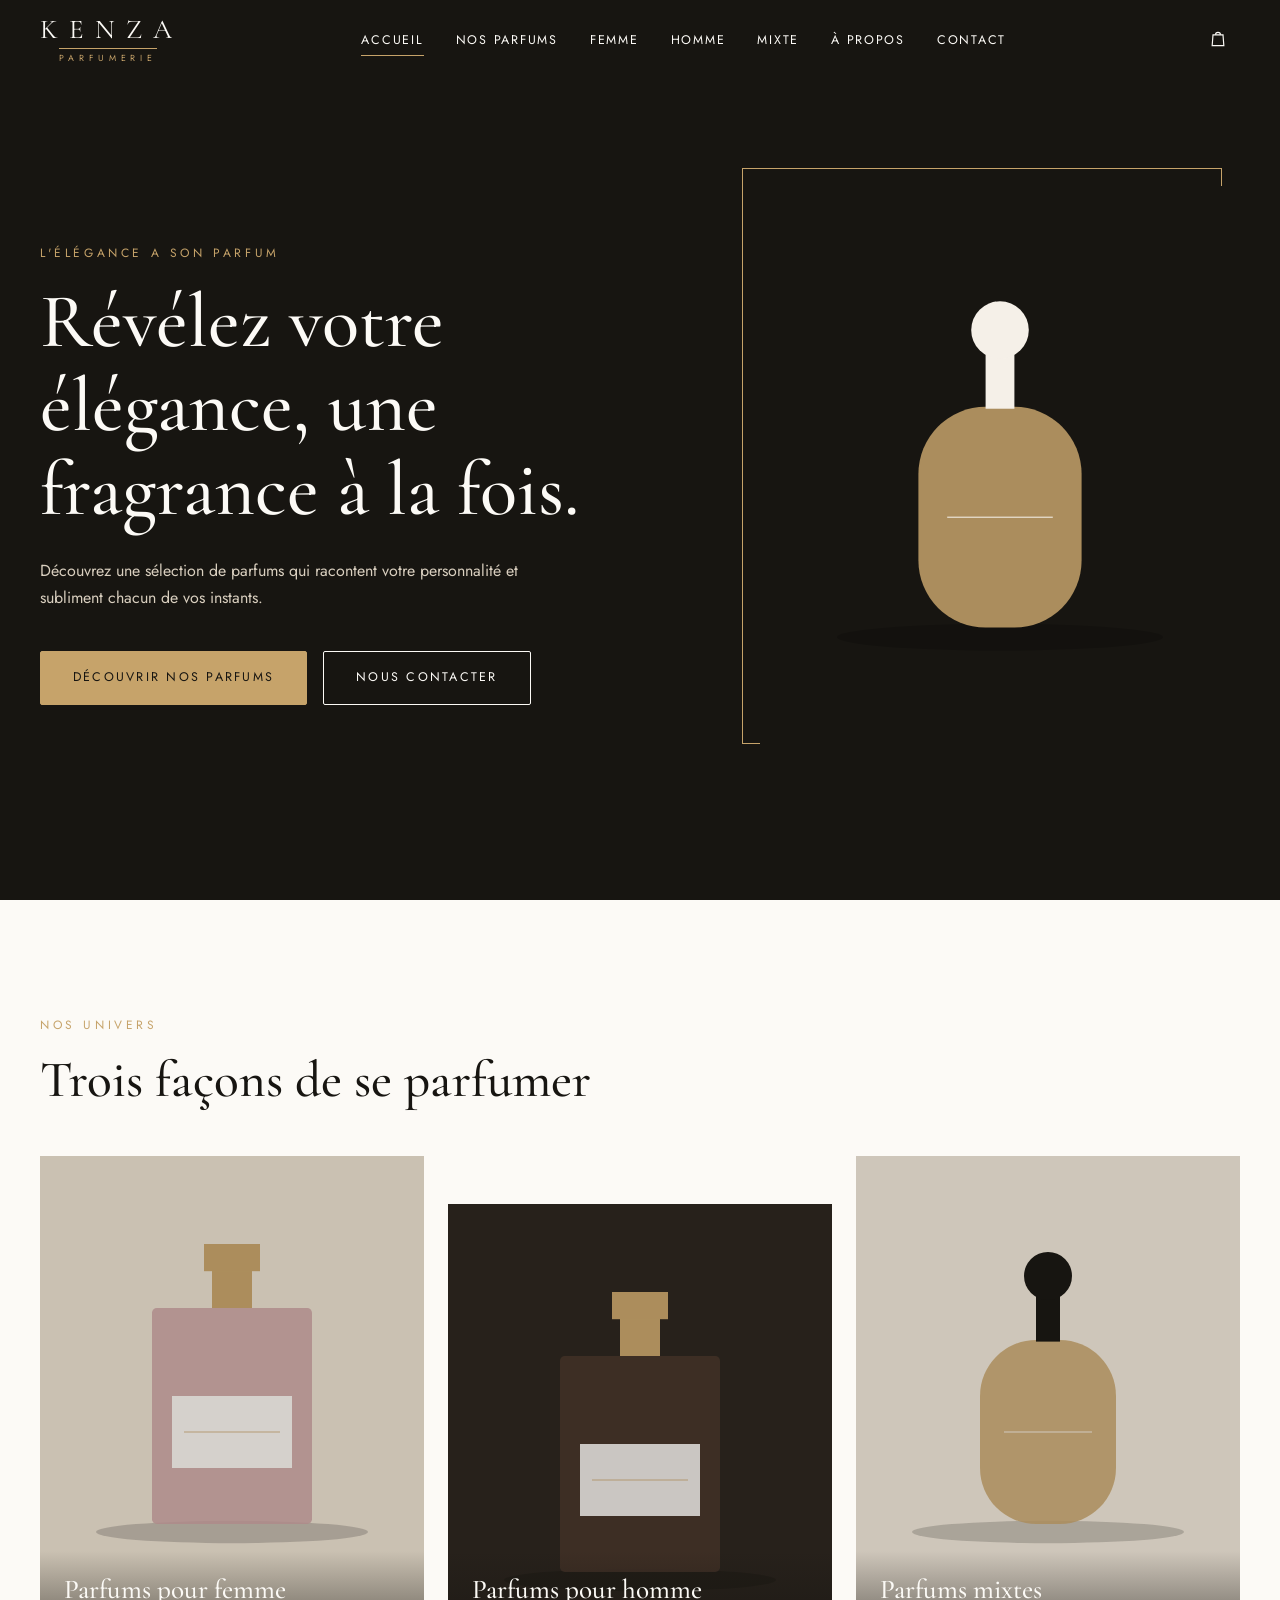
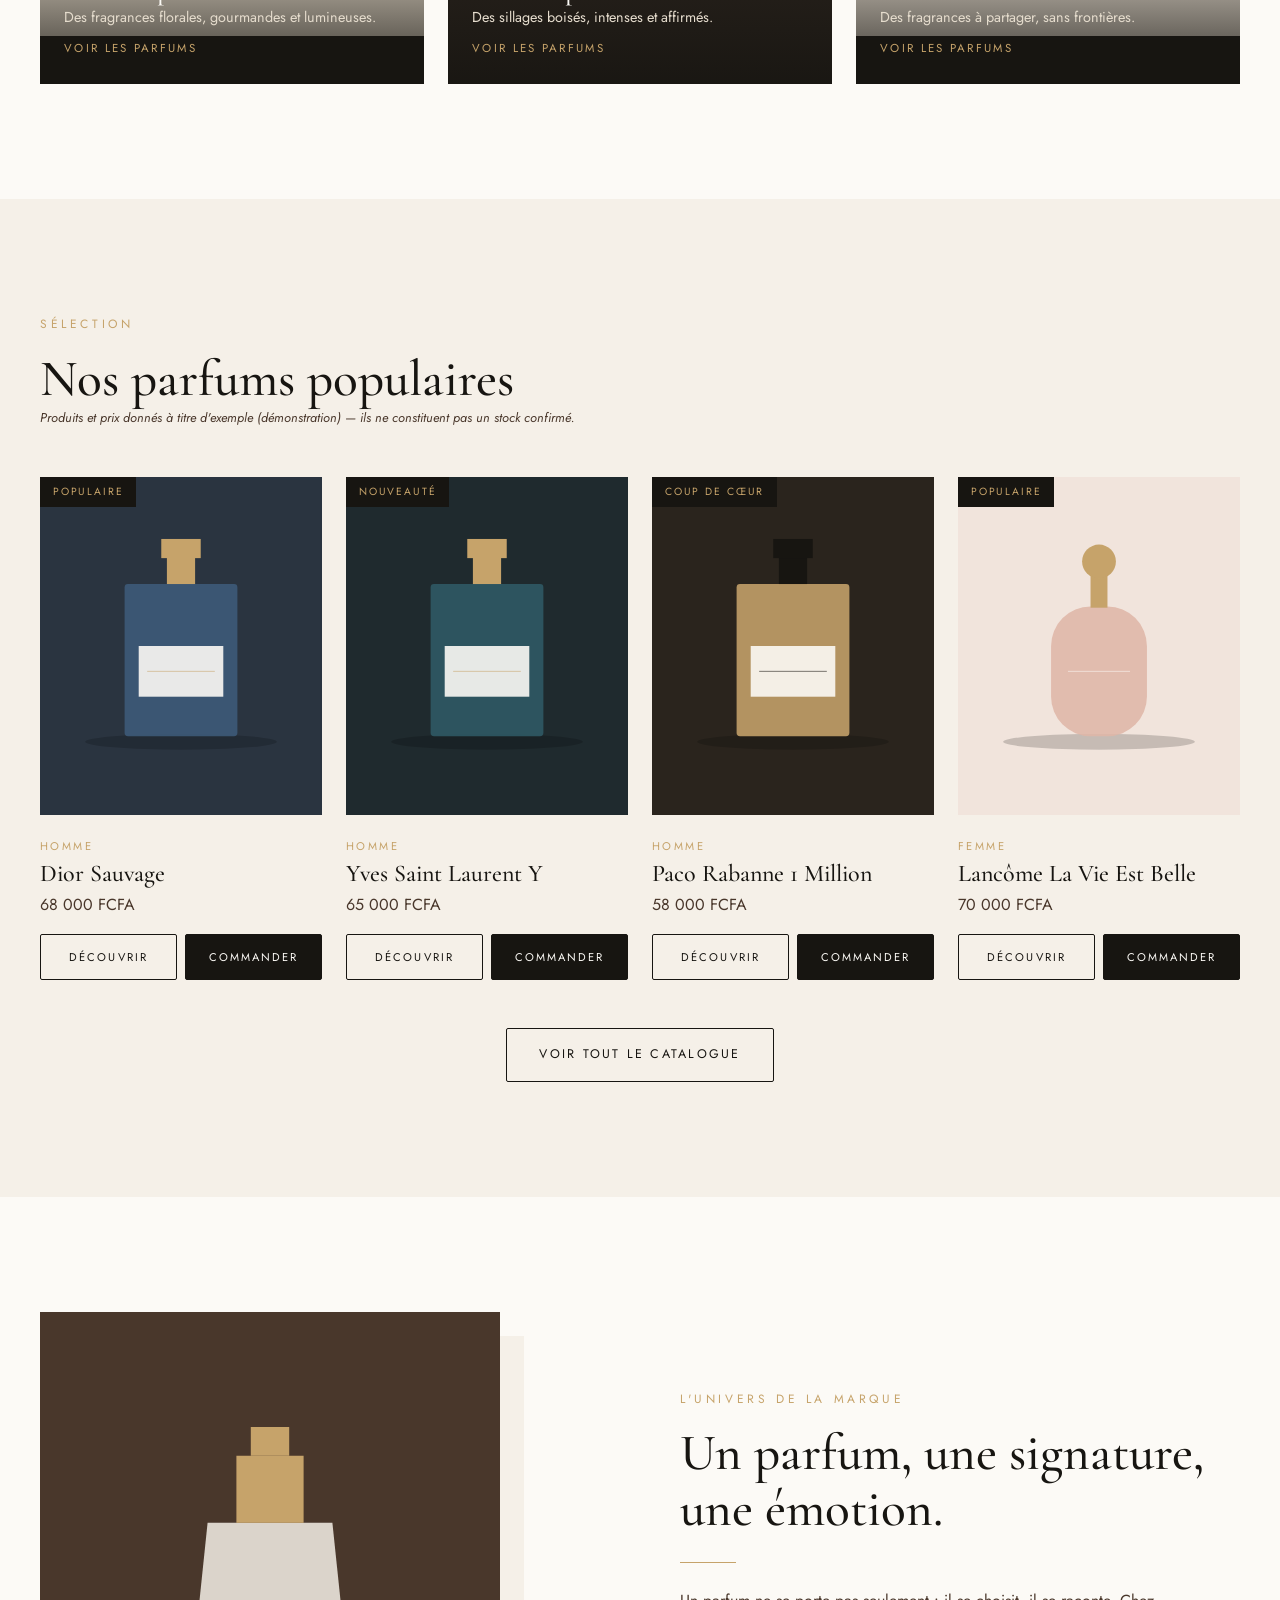
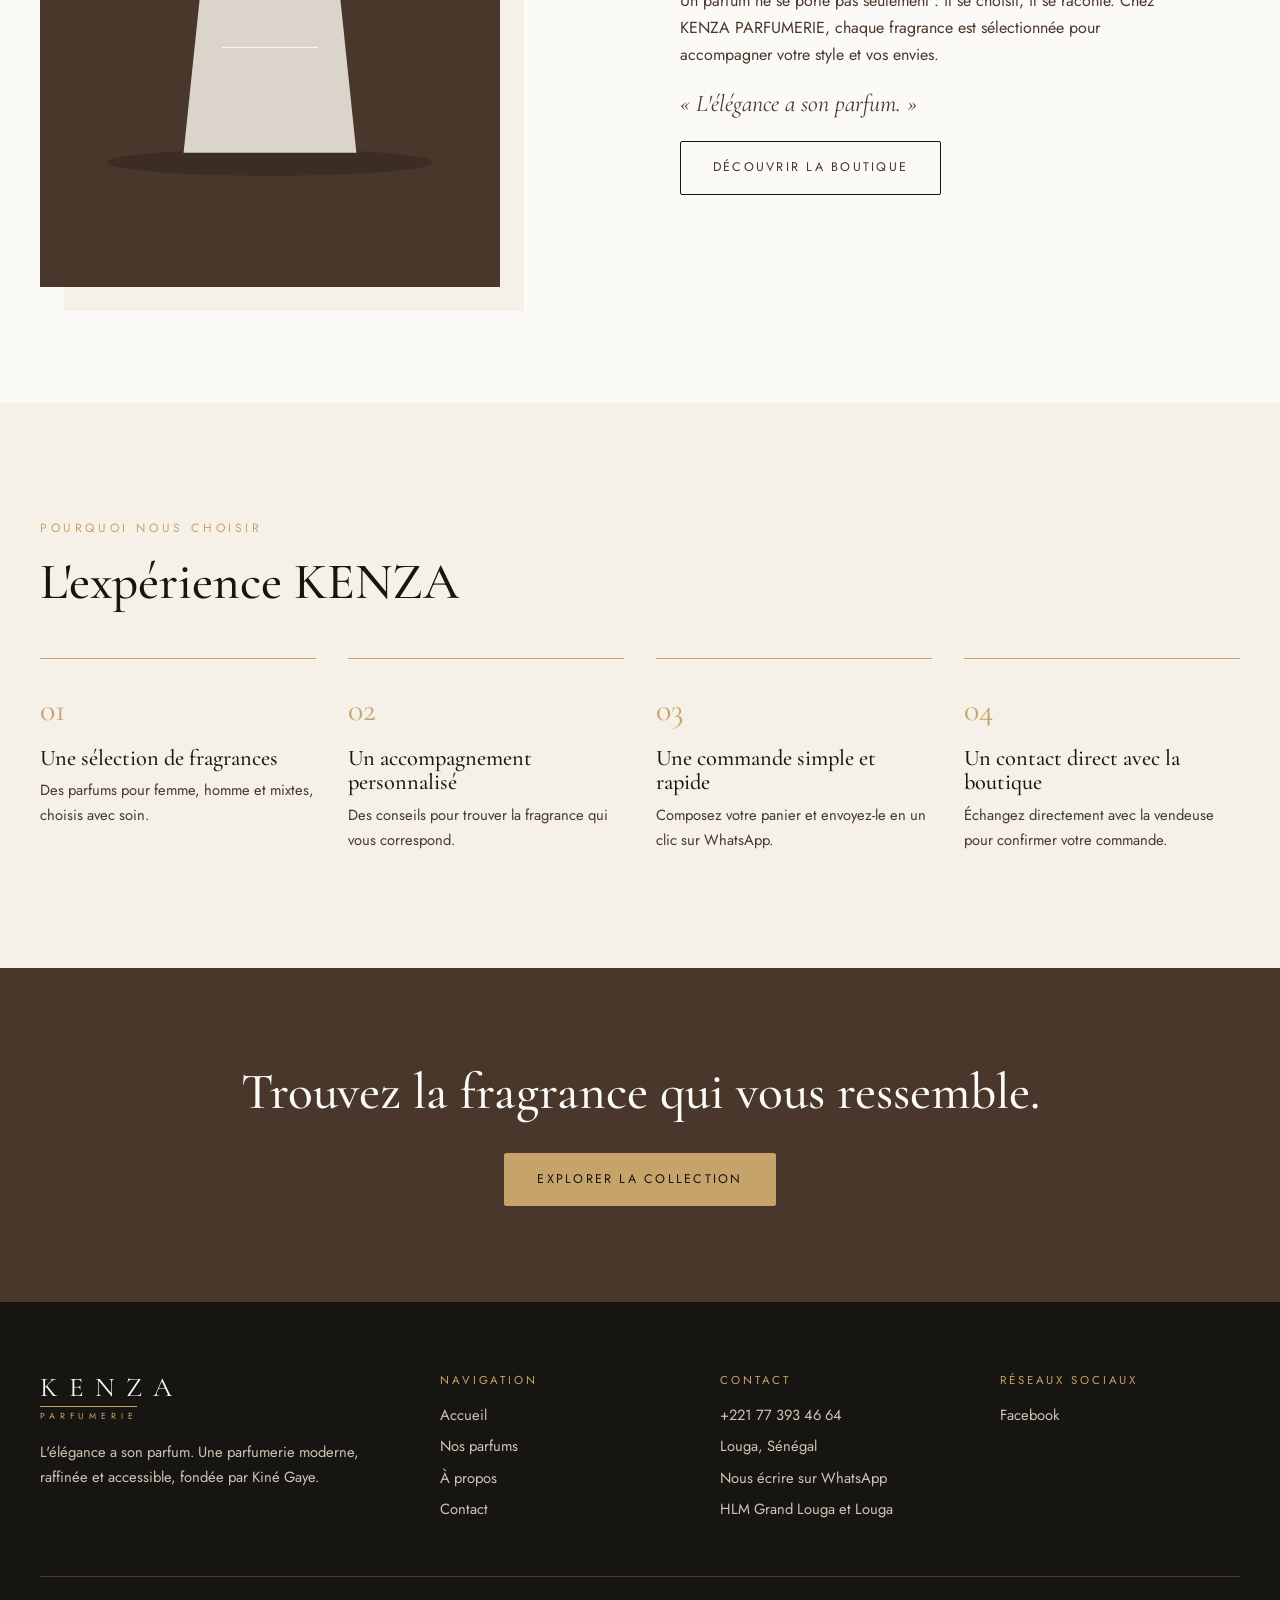
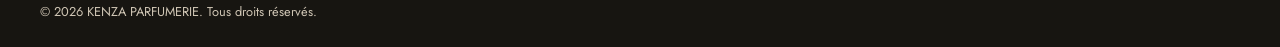
==== index.html @ a29dc98f "Initialisation du site KENZA PARFUMERIE" ====
﻿<!DOCTYPE html>
<html lang="fr">
<head>
<meta charset="utf-8">
<meta name="viewport" content="width=device-width, initial-scale=1">
<title>KENZA PARFUMERIE | L'élégance a son parfum</title>
<meta name="description" content="KENZA PARFUMERIE, parfumerie moderne et raffinée : parfums pour femme, homme et mixtes. Commandez simplement via WhatsApp.">
<meta property="og:type" content="website">
<meta property="og:locale" content="fr_FR">
<meta property="og:site_name" content="KENZA PARFUMERIE">
<meta property="og:title" content="KENZA PARFUMERIE | L'élégance a son parfum">
<meta property="og:description" content="KENZA PARFUMERIE, parfumerie moderne et raffinée : parfums pour femme, homme et mixtes. Commandez simplement via WhatsApp.">
<meta property="og:image" content="assets/images/hero.svg">
<meta name="theme-color" content="#171511">
<link rel="icon" href="favicon.svg" type="image/svg+xml">
<link rel="preconnect" href="https://fonts.googleapis.com">
<link rel="preconnect" href="https://fonts.gstatic.com" crossorigin>
<link href="https://fonts.googleapis.com/css2?family=Cormorant+Garamond:ital,wght@0,400;0,500;1,400&family=Jost:wght@300;400;500&display=swap" rel="stylesheet">
<link rel="stylesheet" href="css/style.css">
<link rel="stylesheet" href="css/animations.css">
<link rel="stylesheet" href="css/responsive.css">
</head>
<body data-page="accueil" class="dark-top">
<a class="skip" href="#contenu">Aller au contenu</a>
<div id="site-header"></div>
<main id="contenu">
<section class="hero">
  <div class="container hero__grid">
    <div class="hero__txt">
      <span class="eyebrow">L'élégance a son parfum</span>
      <h1 class="h1">Révélez votre élégance, une fragrance à la fois.</h1>
      <p>Découvrez une sélection de parfums qui racontent votre personnalité et subliment chacun de vos instants.</p>
      <div class="hero__btns"><a class="btn btn--gold" href="produits.html">Découvrir nos parfums</a><a class="btn btn--light" href="contact.html">Nous contacter</a></div>
    </div>
    <div class="hero__img"><img src="assets/images/hero.svg" alt="Flacon de parfum doré sur fond noir" width="500" height="600"></div>
  </div>
</section>
<section class="section"><div class="container">
  <div class="section__head reveal"><span class="eyebrow">Nos univers</span><h2 class="h2">Trois façons de se parfumer</h2></div>
  <div class="cats">
    <a class="cat reveal" href="produits.html?categorie=femme"><img src="assets/images/femme-1.svg" alt="Parfums pour femme" width="500" height="600" loading="lazy"><div class="cat__body"><h3>Parfums pour femme</h3><p>Des fragrances florales, gourmandes et lumineuses.</p><span>Voir les parfums</span></div></a>
    <a class="cat reveal" href="produits.html?categorie=homme"><img src="assets/images/homme-1.svg" alt="Parfums pour homme" width="500" height="600" loading="lazy"><div class="cat__body"><h3>Parfums pour homme</h3><p>Des sillages boisés, intenses et affirmés.</p><span>Voir les parfums</span></div></a>
    <a class="cat reveal" href="produits.html?categorie=mixte"><img src="assets/images/mixte-1.svg" alt="Parfums mixtes" width="500" height="600" loading="lazy"><div class="cat__body"><h3>Parfums mixtes</h3><p>Des fragrances à partager, sans frontières.</p><span>Voir les parfums</span></div></a>
  </div>
</div></section>
<section class="section section--creme"><div class="container">
  <div class="section__head reveal"><span class="eyebrow">Sélection</span><h2 class="h2">Nos parfums populaires</h2><p class="note" data-demo>Produits et prix donnés à titre d'exemple (démonstration) — ils ne constituent pas un stock confirmé.</p></div>
  <div class="grid" id="featured"></div>
  <p style="margin-top:3rem;text-align:center"><a class="btn btn--line" href="produits.html">Voir tout le catalogue</a></p>
</div></section>
<section class="section"><div class="container edito">
  <div class="edito__img reveal"><img src="assets/images/editorial.svg" alt="Flacon de parfum sur fond brun" width="500" height="600" loading="lazy"></div>
  <div class="edito__txt reveal"><span class="eyebrow">L'univers de la marque</span><h2 class="h2">Un parfum, une signature, une émotion.</h2><div class="rule"></div>
  <p>Un parfum ne se porte pas seulement : il se choisit, il se raconte. Chez KENZA PARFUMERIE, chaque fragrance est sélectionnée pour accompagner votre style et vos envies.</p>
  <p class="quote">« L'élégance a son parfum. »</p><p><a class="btn btn--line" href="a-propos.html">Découvrir la boutique</a></p></div>
</div></section>
<section class="section section--creme"><div class="container">
  <div class="section__head reveal"><span class="eyebrow">Pourquoi nous choisir</span><h2 class="h2">L'expérience KENZA</h2></div>
  <div class="perks">
    <div class="perk reveal"><b>01</b><h3>Une sélection de fragrances</h3><p>Des parfums pour femme, homme et mixtes, choisis avec soin.</p></div>
    <div class="perk reveal"><b>02</b><h3>Un accompagnement personnalisé</h3><p>Des conseils pour trouver la fragrance qui vous correspond.</p></div>
    <div class="perk reveal"><b>03</b><h3>Une commande simple et rapide</h3><p>Composez votre panier et envoyez-le en un clic sur WhatsApp.</p></div>
    <div class="perk reveal"><b>04</b><h3>Un contact direct avec la boutique</h3><p>Échangez directement avec la vendeuse pour confirmer votre commande.</p></div>
  </div>
</div></section>
<section class="cta"><div class="container reveal"><h2 class="h2">Trouvez la fragrance qui vous ressemble.</h2><a class="btn btn--gold" href="produits.html">Explorer la collection</a></div></section>
</main>
<div id="site-footer"></div>
<script src="js/config.js"></script>
<script src="js/products.js"></script>
<script src="js/cart.js"></script>
<script src="js/main.js"></script>

</body>
</html>
---- css/style.css ----
﻿:root{--noir:#171511;--or:#C6A36A;--creme:#F5F0E8;--blanc:#FCFAF6;--brun:#49372B;--serif:"Cormorant Garamond",Georgia,serif;--sans:"Jost",system-ui,sans-serif;--ease:cubic-bezier(.4,0,.2,1)}
*,*::before,*::after{box-sizing:border-box;margin:0;padding:0}
html{scroll-behavior:smooth}
body{font-family:var(--sans);background:var(--blanc);color:var(--noir);line-height:1.7;font-size:1rem;overflow-x:hidden;-webkit-font-smoothing:antialiased}
body.lock{overflow:hidden}
img{max-width:100%;height:auto;display:block}
a{color:inherit;text-decoration:none}
ul{list-style:none}
button{font:inherit;cursor:pointer;color:inherit;background:none;border:0}
:focus-visible{outline:2px solid var(--or);outline-offset:3px}
.container{width:min(1200px,100% - 3rem);margin-inline:auto}
.skip{position:absolute;left:-999px;top:0;background:var(--noir);color:#fff;padding:.5rem 1rem;z-index:200}.skip:focus{left:0}
h1,h2,h3{font-family:var(--serif);font-weight:500;line-height:1.1}
.h1{font-size:clamp(2.6rem,6vw,5rem)}.h2{font-size:clamp(2rem,4vw,3.2rem)}
.eyebrow{display:block;font-size:.75rem;letter-spacing:.3em;text-transform:uppercase;color:var(--or);margin-bottom:1rem}
.rule{width:56px;height:1px;background:var(--or);margin:1.5rem 0}
.section{padding:clamp(4rem,9vw,8rem) 0}.section--creme{background:var(--creme)}
.section__head{max-width:560px;margin-bottom:3rem}.section__head p{color:var(--brun)}
/* Boutons */
.btn{display:inline-flex;align-items:center;justify-content:center;gap:.6rem;padding:.95rem 2rem;font-size:.78rem;letter-spacing:.18em;text-transform:uppercase;border:1px solid var(--noir);border-radius:2px;transition:all .35s var(--ease);min-height:46px}
.btn svg,.icon-btn svg{width:20px;height:20px;fill:none;stroke:currentColor;stroke-width:1.4}
.btn--dark{background:var(--noir);color:var(--blanc)}.btn--dark:hover{background:var(--brun);border-color:var(--brun)}
.btn--gold{background:var(--or);border-color:var(--or);color:var(--noir)}.btn--gold:hover{background:var(--noir);color:var(--or);border-color:var(--noir)}
.btn--line{background:transparent}.btn--line:hover{background:var(--noir);color:var(--blanc)}
.btn--light{border-color:var(--blanc);color:var(--blanc)}.btn--light:hover{background:var(--blanc);color:var(--noir)}
.btn--sm{padding:.7rem 1rem;font-size:.7rem;flex:1}
.btn:disabled{opacity:.4;cursor:not-allowed}
.link-btn{font-size:.8rem;text-decoration:underline;text-underline-offset:3px;color:var(--brun)}
/* En-tête */
.site-header{position:fixed;inset:0 0 auto;z-index:100;transition:background .4s var(--ease),box-shadow .4s}
.site-header.scrolled,body.solid-header .site-header{background:rgba(252,250,246,.96);backdrop-filter:blur(8px);box-shadow:0 1px 0 rgba(23,21,17,.1)}
.header__in{display:flex;align-items:center;justify-content:space-between;height:78px;gap:1rem}
.logo{display:flex;flex-direction:column;align-items:center;line-height:1}
.logo__name{font-family:var(--serif);font-size:1.7rem;letter-spacing:.4em;margin-right:-.4em}
.logo__sub{font-size:.55rem;letter-spacing:.55em;margin-right:-.55em;color:var(--or);margin-top:.3rem;padding-top:.3rem;border-top:1px solid var(--or)}
.logo--light .logo__name{color:var(--blanc)}
.nav ul{display:flex;gap:2rem}
.nav a{font-size:.78rem;letter-spacing:.14em;text-transform:uppercase;position:relative;padding:.4rem 0}
.nav a::after{content:"";position:absolute;left:0;bottom:0;height:1px;width:0;background:var(--or);transition:width .35s var(--ease)}
.nav a:hover::after,.nav a[aria-current]::after{width:100%}
.header__actions{display:flex;align-items:center;gap:.5rem}
.icon-btn{position:relative;width:44px;height:44px;display:grid;place-items:center}
.cart-count{position:absolute;top:2px;right:0;min-width:18px;height:18px;border-radius:9px;background:var(--or);color:var(--noir);font-size:.65rem;display:grid;place-items:center;line-height:1}
.cart-count[hidden]{display:none}
.burger{display:none;width:44px;height:44px;position:relative}
.burger span{position:absolute;left:11px;right:11px;height:1.5px;background:var(--noir);transition:.3s var(--ease)}
.burger span:first-child{top:18px}.burger span:last-child{top:26px}
.burger.open span:first-child{top:22px;transform:rotate(45deg)}.burger.open span:last-child{top:22px;transform:rotate(-45deg)}
/* Hero */
.hero{position:relative;background:var(--noir);color:var(--blanc);min-height:100vh;display:flex;align-items:center;padding:7rem 0 4rem;overflow:hidden}
.hero .site-header{color:var(--blanc)}
.hero__grid{display:grid;grid-template-columns:1.1fr .9fr;gap:4rem;align-items:center}
.hero__txt p{max-width:30rem;color:#d9cfbf;margin:1.5rem 0 2.5rem}
.hero__btns{display:flex;gap:1rem;flex-wrap:wrap}
.hero__img{position:relative;aspect-ratio:5/6;max-height:80vh;justify-self:end;width:100%;max-width:480px}
.hero__img::before{content:"";position:absolute;inset:-18px 18px 18px -18px;border:1px solid var(--or)}
.hero__img img{position:relative;width:100%;height:100%;object-fit:cover}
.page-hero{padding:10rem 0 4rem;background:var(--creme)}.page-hero p{max-width:36rem;color:var(--brun);margin-top:1rem}
/* Catégories */
.cats{display:grid;grid-template-columns:repeat(3,1fr);gap:1.5rem}
.cat{position:relative;display:block;overflow:hidden;background:var(--noir);color:var(--blanc)}
.cat:nth-child(2){margin-top:3rem}
.cat img{aspect-ratio:4/5;object-fit:cover;width:100%;opacity:.85;transition:transform .8s var(--ease)}
.cat:hover img{transform:scale(1.04)}
.cat__body{position:absolute;inset:auto 0 0;padding:1.5rem;background:linear-gradient(transparent,rgba(23,21,17,.85))}
.cat__body h3{font-size:1.7rem}.cat__body p{font-size:.9rem;color:#e5dccd}
.cat__body span{display:inline-block;margin-top:.6rem;font-size:.72rem;letter-spacing:.2em;text-transform:uppercase;color:var(--or)}
/* Cartes */
.grid{display:grid;grid-template-columns:repeat(auto-fill,minmax(240px,1fr));gap:2.5rem 1.5rem}
.card{display:flex;flex-direction:column}
.card__img{position:relative;display:block;overflow:hidden;background:var(--creme)}
.card__img img{aspect-ratio:5/6;object-fit:cover;width:100%;transition:transform .7s var(--ease)}
.card:hover .card__img img{transform:scale(1.05)}
.badge{position:absolute;top:0;left:0;background:var(--noir);color:var(--or);font-size:.65rem;letter-spacing:.18em;text-transform:uppercase;padding:.4rem .8rem}
.badge--off{top:auto;bottom:0;background:var(--blanc);color:var(--brun)}
.card__body{padding-top:1rem;border-top:1px solid var(--or);margin-top:-1px}
.card__cat{font-size:.7rem;letter-spacing:.22em;text-transform:uppercase;color:var(--or)}
.card__name{font-size:1.5rem;margin:.2rem 0}.card__price{color:var(--brun);margin-bottom:1rem}
.card__actions{display:flex;gap:.5rem}
/* Éditorial */
.edito{display:grid;grid-template-columns:1fr 1fr;gap:5rem;align-items:center}
.edito__img img{aspect-ratio:4/5;object-fit:cover;width:100%;max-width:460px;box-shadow:24px 24px 0 var(--creme)}
.edito__txt p{margin-bottom:1rem;color:var(--brun);max-width:32rem}
.quote{font-family:var(--serif);font-style:italic;font-size:1.5rem;color:var(--brun)}
/* Avantages */
.perks{display:grid;grid-template-columns:repeat(4,1fr);gap:2rem}
.perk{padding-top:1.5rem;border-top:1px solid var(--or)}
.perk b{font-family:var(--serif);font-size:2rem;color:var(--or);font-weight:400}
.perk h3{font-size:1.4rem;margin:.5rem 0}.perk p{font-size:.92rem;color:var(--brun)}
/* CTA */
.cta{background:var(--brun);color:var(--blanc);text-align:center;padding:6rem 0}
.cta h2{margin-bottom:2rem}
/* Pied */
.site-footer{background:var(--noir);color:#cfc5b4;padding-top:4.5rem;font-size:.92rem}
.footer__grid{display:grid;grid-template-columns:1.5fr 1fr 1fr 1fr;gap:2.5rem;padding-bottom:3rem}
.footer__grid .logo{align-items:flex-start}
.footer__txt{margin-top:1.2rem;max-width:20rem}
.footer__h{font-family:var(--sans);font-size:.72rem;letter-spacing:.25em;text-transform:uppercase;color:var(--or);margin-bottom:1rem;font-weight:400}
.footer__grid li{margin-bottom:.4rem}.footer__grid a:hover{color:var(--or)}
.footer__bottom{border-top:1px solid rgba(198,163,106,.25);padding:1.5rem 0;font-size:.8rem}
/* Catalogue */
.tools{display:grid;grid-template-columns:2fr 1fr 1fr;gap:1rem;margin-bottom:1rem}
.field label{display:block;font-size:.7rem;letter-spacing:.18em;text-transform:uppercase;margin-bottom:.3rem;color:var(--brun)}
.field input,.field select,.field textarea{width:100%;padding:.8rem 1rem;font:inherit;border:1px solid #d6cbb8;background:var(--blanc);border-radius:2px;min-height:46px}
.count{margin:1.5rem 0 2rem;color:var(--brun);font-size:.9rem}
.empty{text-align:center;padding:4rem 1rem}.empty p{margin:1rem 0 1.5rem;color:var(--brun)}
.empty[hidden]{display:none}
/* Détail */
.detail{display:grid;grid-template-columns:1fr 1fr;gap:4rem;padding:9rem 0 5rem;align-items:start}
.detail__img img{width:100%;aspect-ratio:5/6;object-fit:cover}
.detail__price{font-size:1.5rem;color:var(--brun)}
.stock{margin:1rem 0;font-size:.85rem}.stock.ok{color:#4f6b3a}.stock.off{color:#8a3b2e}
.detail__buy{display:flex;align-items:center;gap:1rem;margin:1.5rem 0}
.detail__btns{display:flex;gap:1rem;flex-wrap:wrap}
.qty{display:inline-flex;align-items:center;border:1px solid #d6cbb8}
.qty button{width:34px;height:34px;font-size:1.1rem}.qty span{min-width:28px;text-align:center}
.qty--lg button{width:46px;height:46px}.qty--lg input{width:56px;height:46px;text-align:center;border:0;background:transparent;font:inherit;-moz-appearance:textfield}
.qty--lg input::-webkit-inner-spin-button{appearance:none}
/* À propos / contact */
.about{display:grid;grid-template-columns:.8fr 1.2fr;gap:5rem;align-items:center}
.about img{aspect-ratio:4/5;object-fit:cover;width:100%;box-shadow:-20px 20px 0 var(--creme)}
.about p{margin-bottom:1rem;color:var(--brun)}
.note{font-size:.8rem;color:#8c7a64;font-style:italic}
.contact{display:grid;grid-template-columns:1fr 1fr;gap:4rem}
.info li{padding:1rem 0;border-bottom:1px solid #e3d9c8;display:flex;justify-content:space-between;gap:1rem;flex-wrap:wrap}
.info b{font-weight:400;letter-spacing:.15em;text-transform:uppercase;font-size:.75rem;color:var(--or)}
.form .field{margin-bottom:1rem}.err{color:#8a3b2e;font-size:.82rem;min-height:1.2em}
/* Panier */
.overlay{position:fixed;inset:0;background:rgba(23,21,17,.55);z-index:150}.overlay[hidden]{display:none}
.drawer{position:fixed;top:0;right:0;height:100%;width:min(420px,100%);background:var(--blanc);z-index:160;display:flex;flex-direction:column;transform:translateX(100%);transition:transform .45s var(--ease);visibility:hidden}
.drawer.open{transform:none;visibility:visible}
.drawer__head{display:flex;justify-content:space-between;align-items:center;padding:1rem 1.5rem;border-bottom:1px solid var(--or)}
.drawer__head h2{font-size:1.7rem}
.drawer__body{flex:1;overflow-y:auto;padding:1rem 1.5rem}
.drawer__foot{padding:1.5rem;border-top:1px solid #e3d9c8;display:flex;flex-direction:column;gap:1rem;align-items:stretch;text-align:center}
.empty-note{text-align:center;color:var(--brun);padding:3rem 0}
.line{display:grid;grid-template-columns:64px 1fr auto;gap:1rem;padding:1rem 0;border-bottom:1px solid #eee4d3;align-items:start}
.line img{width:64px;height:77px;object-fit:cover}
.line__info{display:flex;flex-direction:column;gap:.2rem;font-size:.9rem}
.line__info a{font-family:var(--serif);font-size:1.2rem;line-height:1.2}.line__info .qty{align-self:flex-start;margin-top:.4rem}
.total{display:flex;justify-content:space-between;font-size:1.1rem}
.toast{position:fixed;left:50%;bottom:1.5rem;transform:translate(-50%,2rem);background:var(--noir);color:var(--blanc);padding:.9rem 1.5rem;font-size:.88rem;opacity:0;pointer-events:none;transition:.4s var(--ease);z-index:300;max-width:calc(100% - 2rem);text-align:center;border-left:3px solid var(--or)}
.toast.show{opacity:1;transform:translate(-50%,0)}
body.dark-top .site-header:not(.scrolled){color:var(--blanc)}body.dark-top .site-header:not(.scrolled) .logo__name{color:var(--blanc)}body.dark-top .site-header:not(.scrolled) .burger span{background:var(--blanc)}body.dark-top .nav.open a{color:var(--noir)}
---- css/animations.css ----
﻿/* Animations discrètes */
.reveal{opacity:0;transform:translateY(24px);transition:opacity .8s var(--ease),transform .8s var(--ease)}
.reveal.in{opacity:1;transform:none}
.hero__txt>*{animation:fade .9s var(--ease) both}
.hero__txt>*:nth-child(2){animation-delay:.1s}.hero__txt>*:nth-child(3){animation-delay:.2s}.hero__txt>*:nth-child(4){animation-delay:.3s}
.hero__img{animation:fade 1.2s .2s var(--ease) both}
@keyframes fade{from{opacity:0;transform:translateY(18px)}to{opacity:1;transform:none}}
@media (prefers-reduced-motion:reduce){*,*::before,*::after{animation:none!important;transition-duration:.01ms!important;scroll-behavior:auto!important}.reveal{opacity:1;transform:none}}
---- css/responsive.css ----
﻿@media (max-width:1024px){
  .perks{grid-template-columns:repeat(2,1fr)}
  .footer__grid{grid-template-columns:1fr 1fr}
  .nav ul{gap:1.1rem}
  .edito,.about{gap:3rem}
}
@media (max-width:860px){
  .burger{display:block}
  .nav{position:fixed;inset:78px 0 auto 0;background:var(--blanc);max-height:0;overflow:hidden;transition:max-height .45s var(--ease);box-shadow:0 10px 20px rgba(0,0,0,.08)}
  .nav.open{max-height:80vh}
  .nav ul{flex-direction:column;gap:0;padding:1rem 1.5rem 1.5rem}
  .nav li{border-bottom:1px solid #eee4d3}.nav a{display:block;padding:1rem 0;color:var(--noir)}
  .hero .site-header:not(.scrolled){color:var(--blanc)}
  .hero .site-header:not(.scrolled) .burger span{background:var(--blanc)}
  .hero__grid,.edito,.about,.contact,.detail{grid-template-columns:1fr;gap:2.5rem}
  .hero{min-height:auto;padding-top:7rem}
  .hero__img{justify-self:center;max-width:340px;margin-right:18px}
  .cats{grid-template-columns:1fr}.cat:nth-child(2){margin-top:0}
  .cat img{aspect-ratio:16/11}
  .tools{grid-template-columns:1fr}
  .detail{padding-top:7rem}
  .edito__img img,.about img{max-width:100%;box-shadow:12px 12px 0 var(--creme)}
}
@media (max-width:560px){
  .container{width:calc(100% - 2rem)}
  .perks,.footer__grid{grid-template-columns:1fr}
  .grid{grid-template-columns:repeat(2,1fr);gap:2rem .8rem}
  .card__name{font-size:1.2rem}
  .card__actions{flex-direction:column}
  .btn{width:100%}.hero__btns .btn,.detail__btns .btn{width:100%}
  .logo__name{font-size:1.4rem}
}
@media (min-width:1700px){.container{width:min(1400px,100% - 6rem)}html{font-size:18px}}
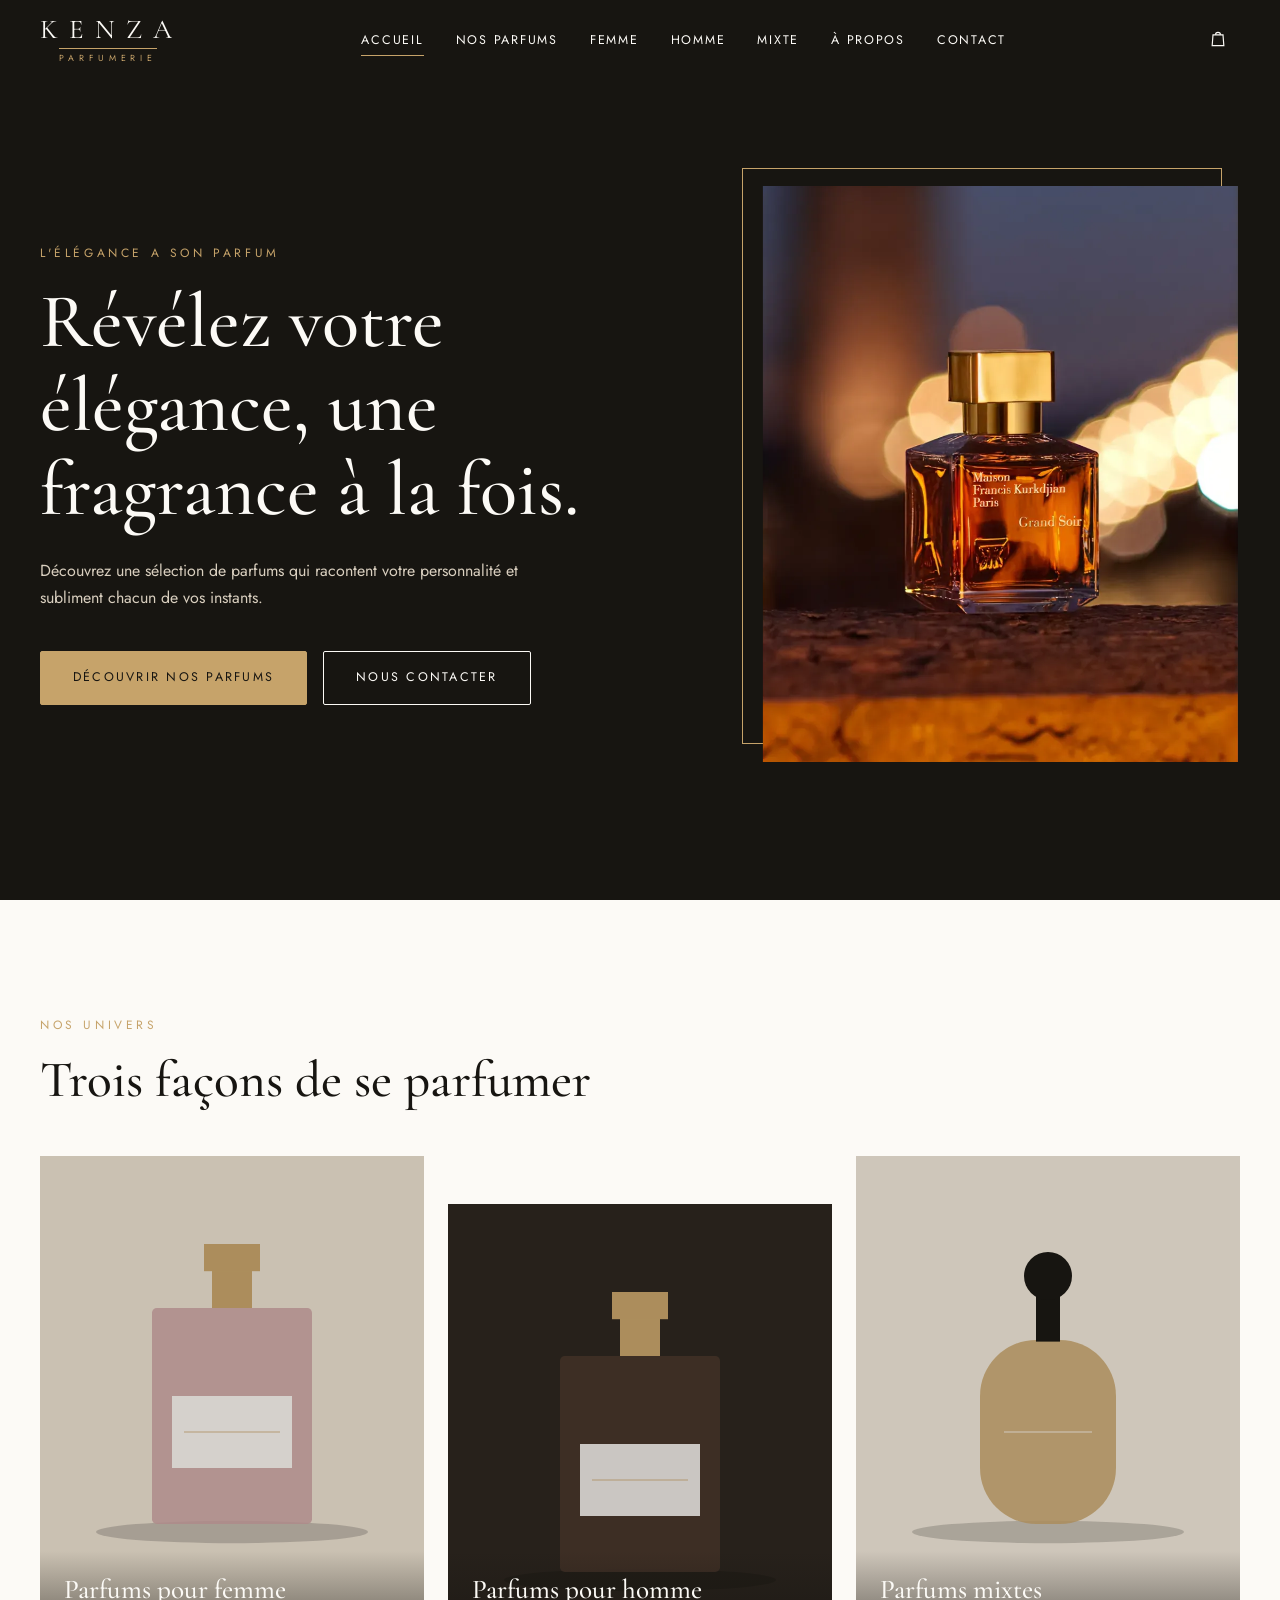
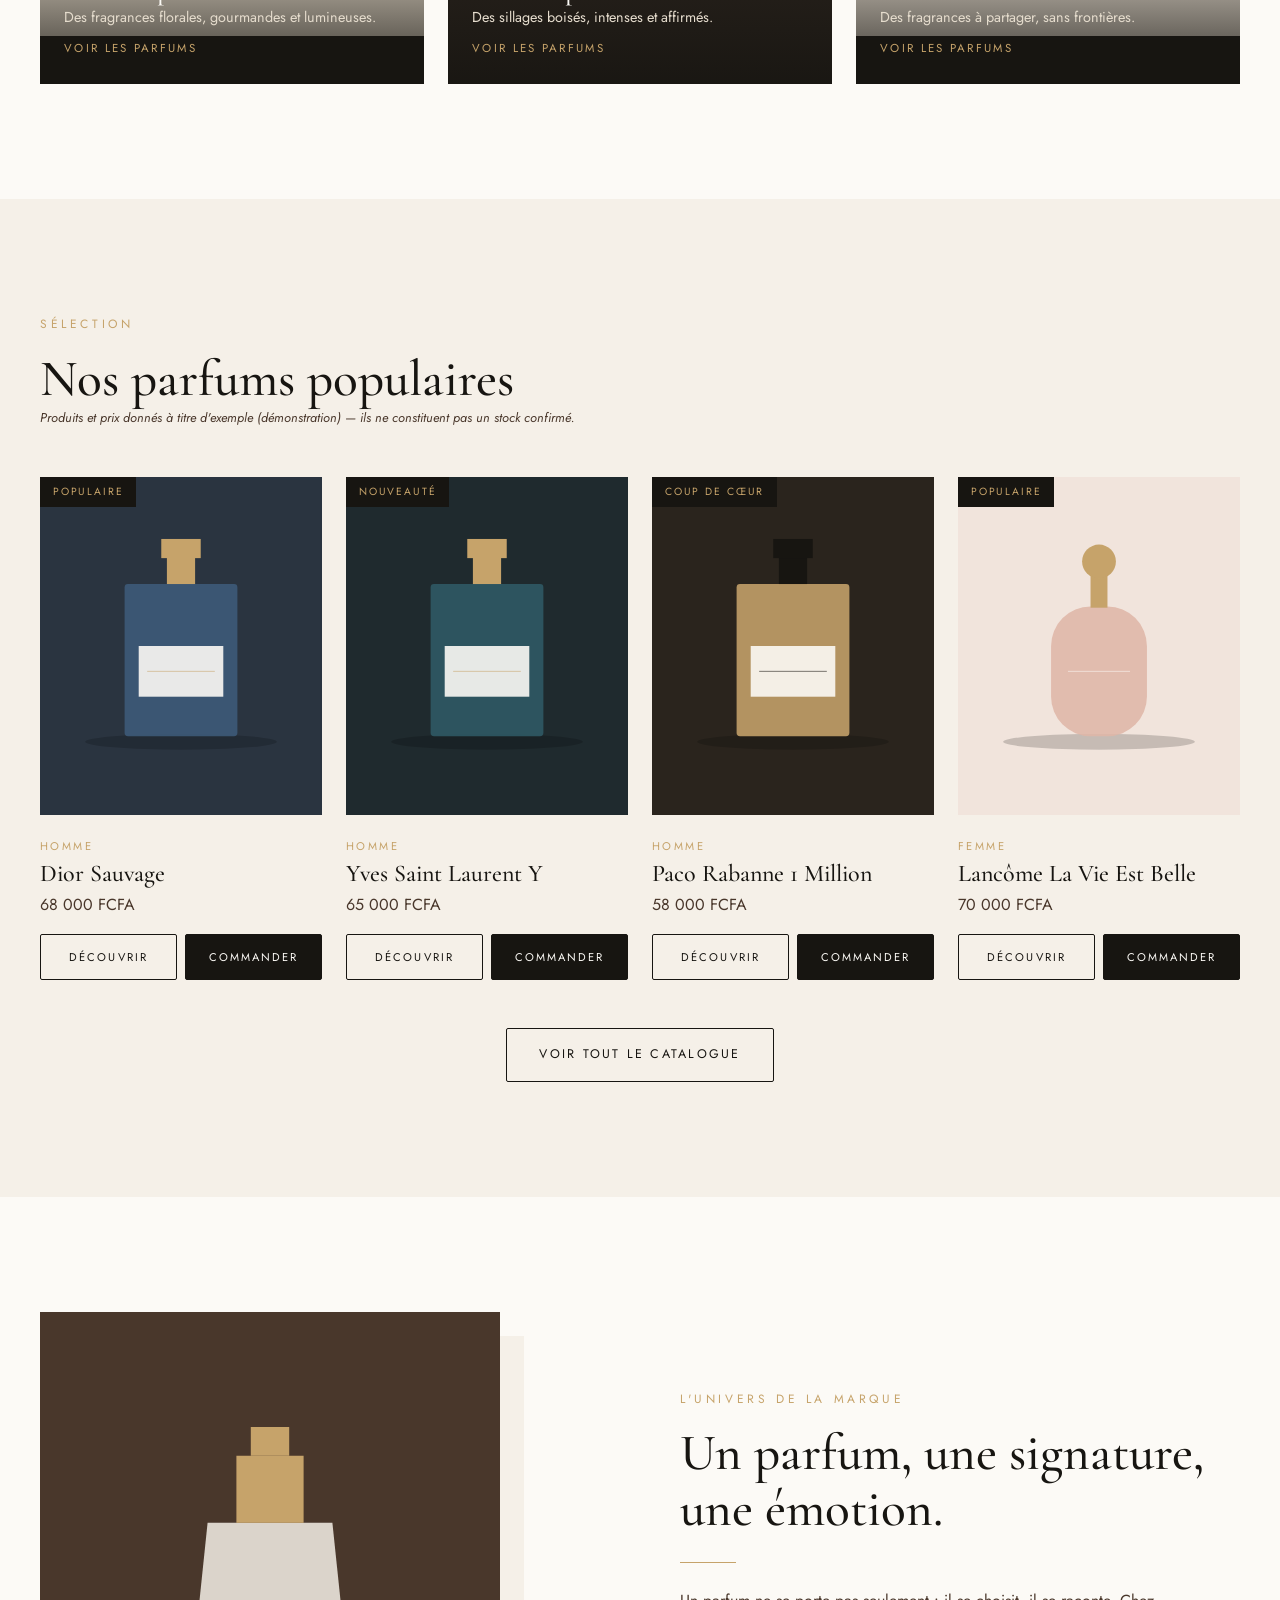
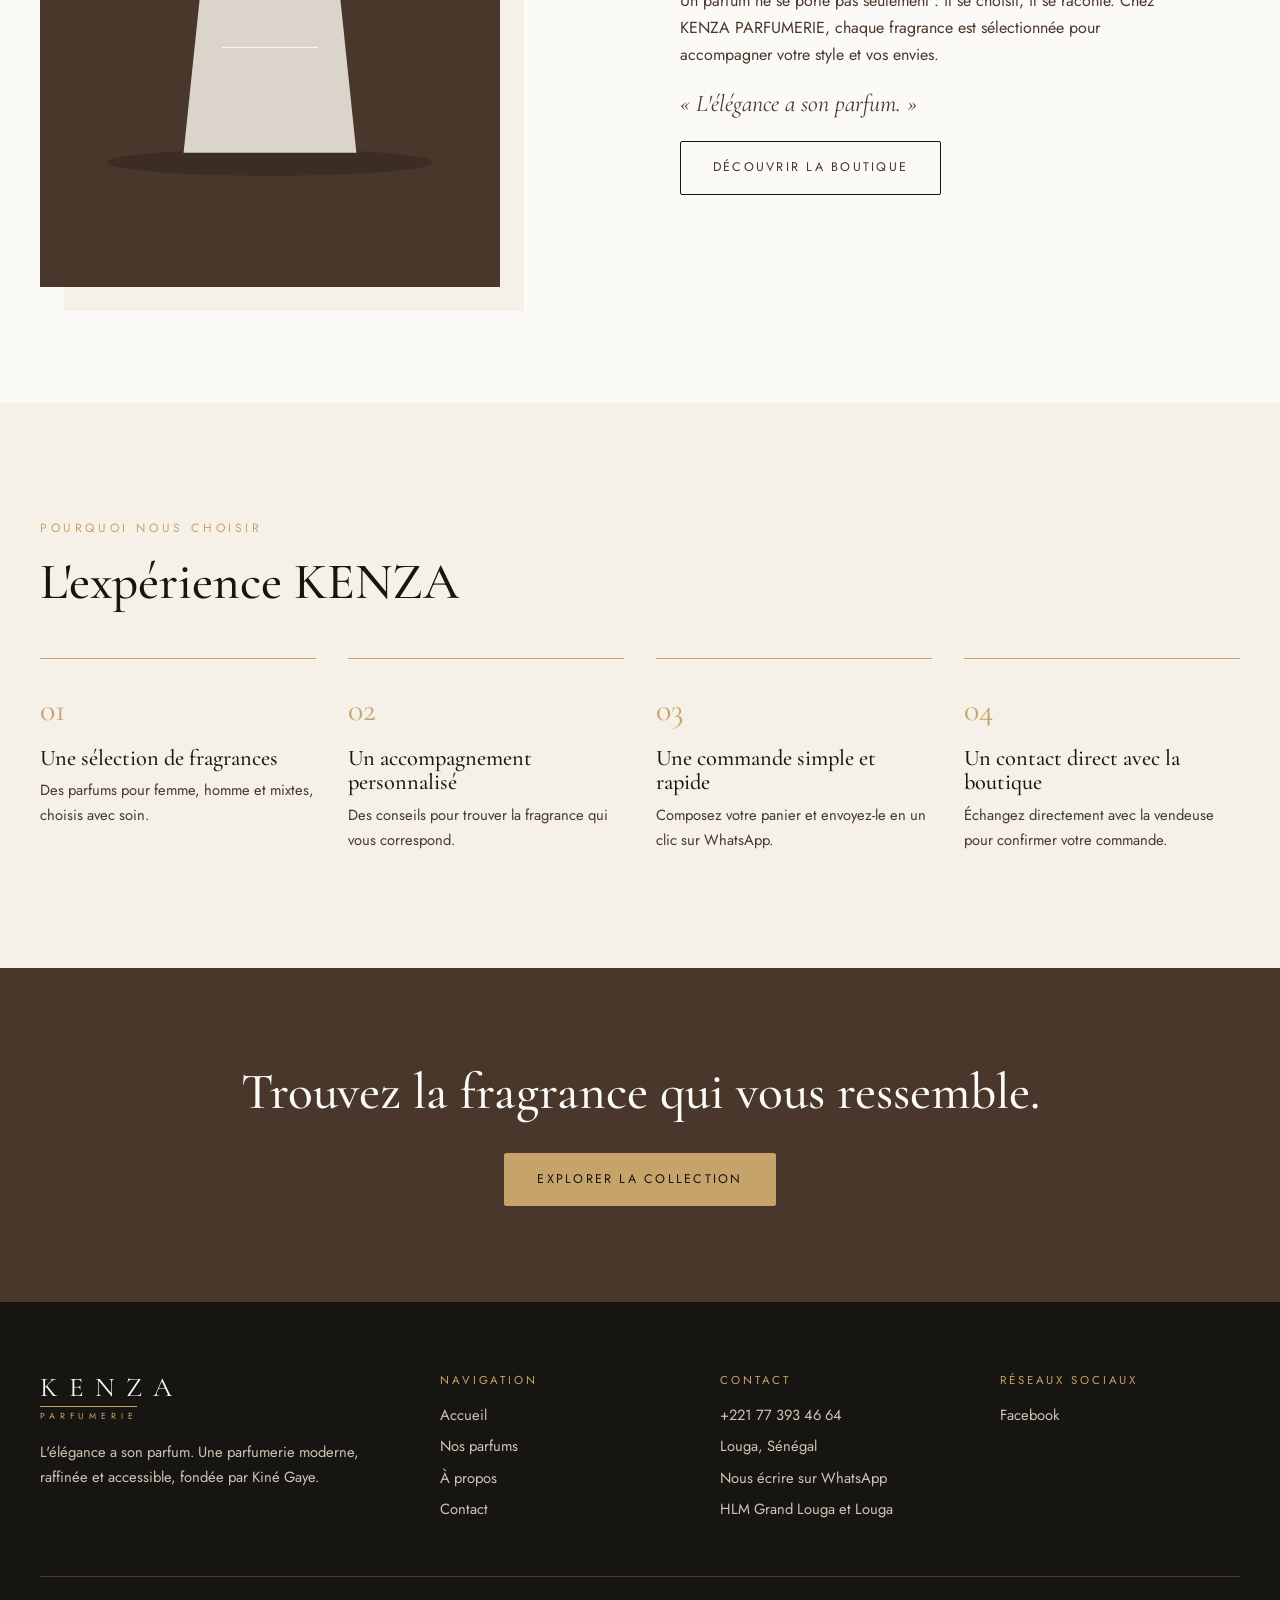
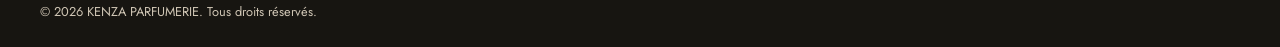
==== commit 254d76c0: "mis a jour" ====
--- a/index.html
+++ b/index.html
@@ -32,7 +32,7 @@
       <p>Découvrez une sélection de parfums qui racontent votre personnalité et subliment chacun de vos instants.</p>
       <div class="hero__btns"><a class="btn btn--gold" href="produits.html">Découvrir nos parfums</a><a class="btn btn--light" href="contact.html">Nous contacter</a></div>
     </div>
-    <div class="hero__img"><img src="assets/images/hero.svg" alt="Flacon de parfum doré sur fond noir" width="500" height="600"></div>
+    <div class="hero__img"><img src="assets/images/maison francis.webp" alt="Flacon de parfum doré sur fond noir" width="500" height="600"></div>
   </div>
 </section>
 <section class="section"><div class="container">
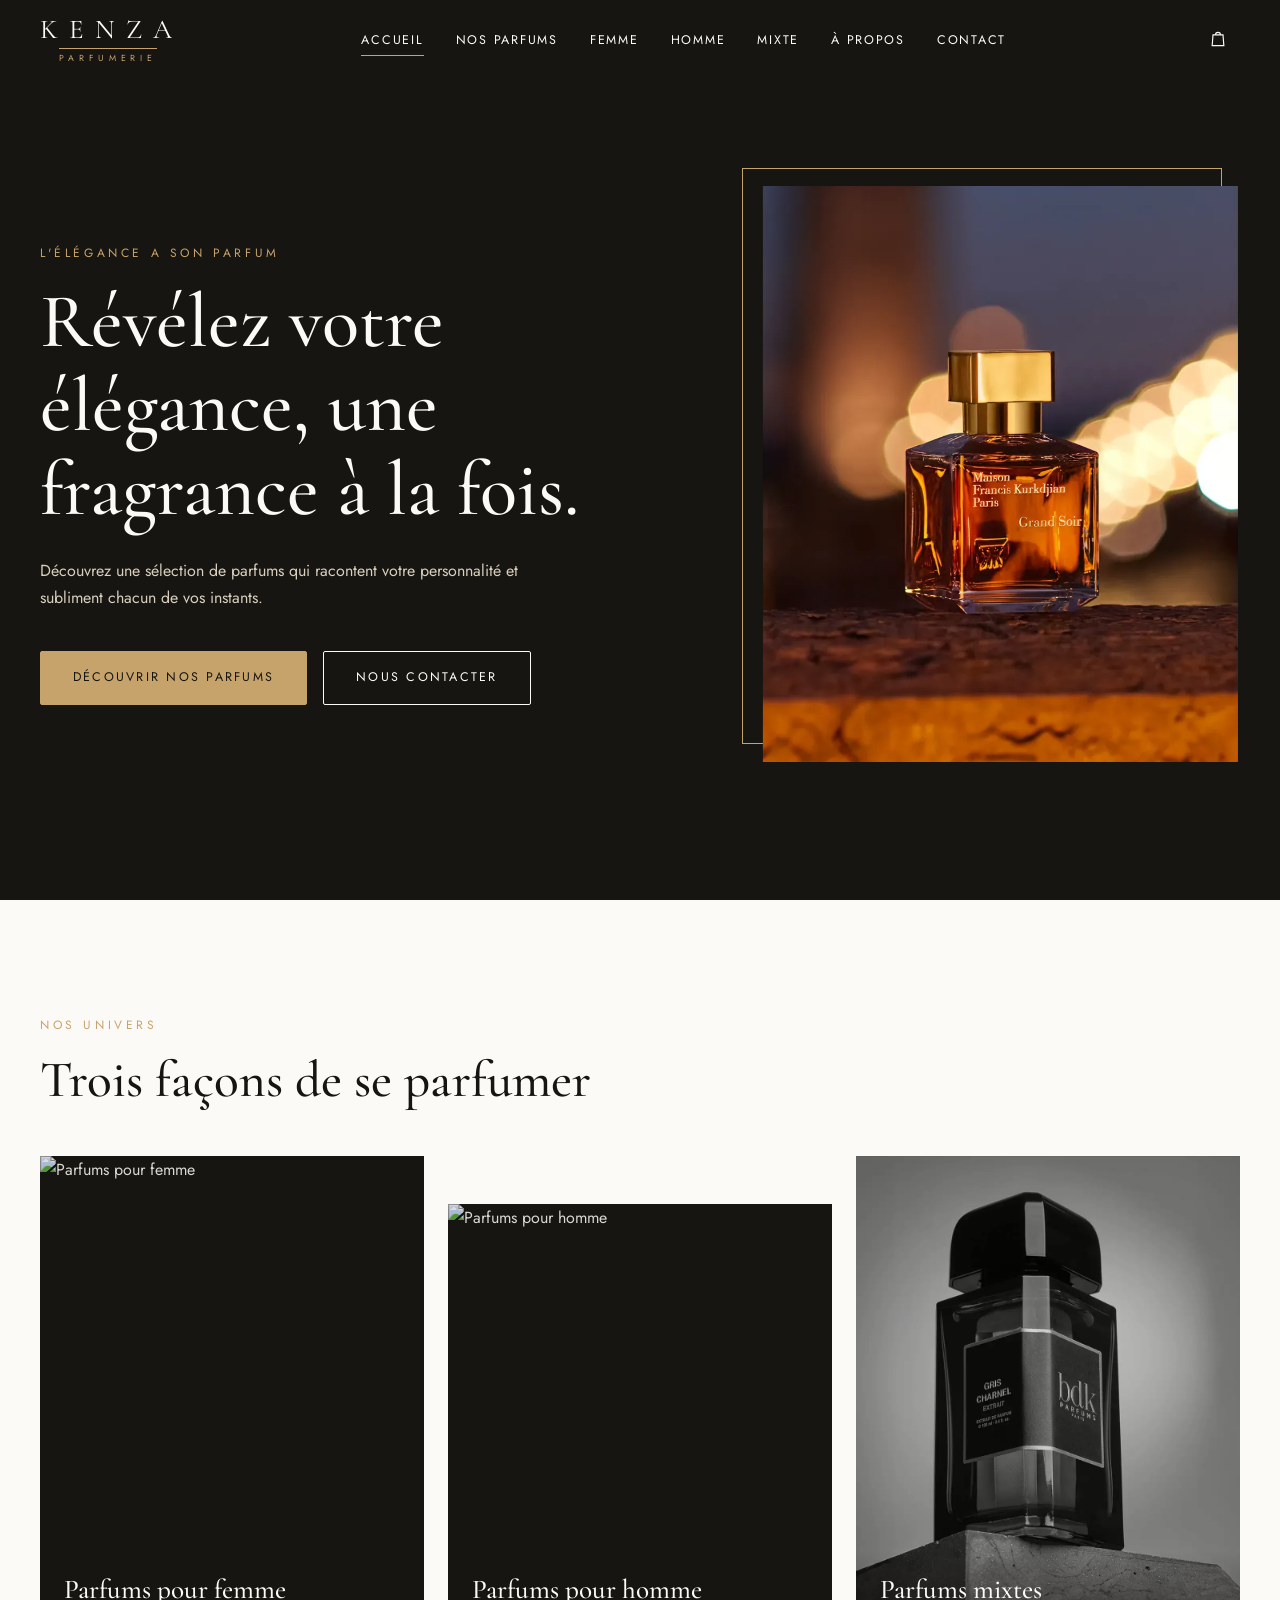
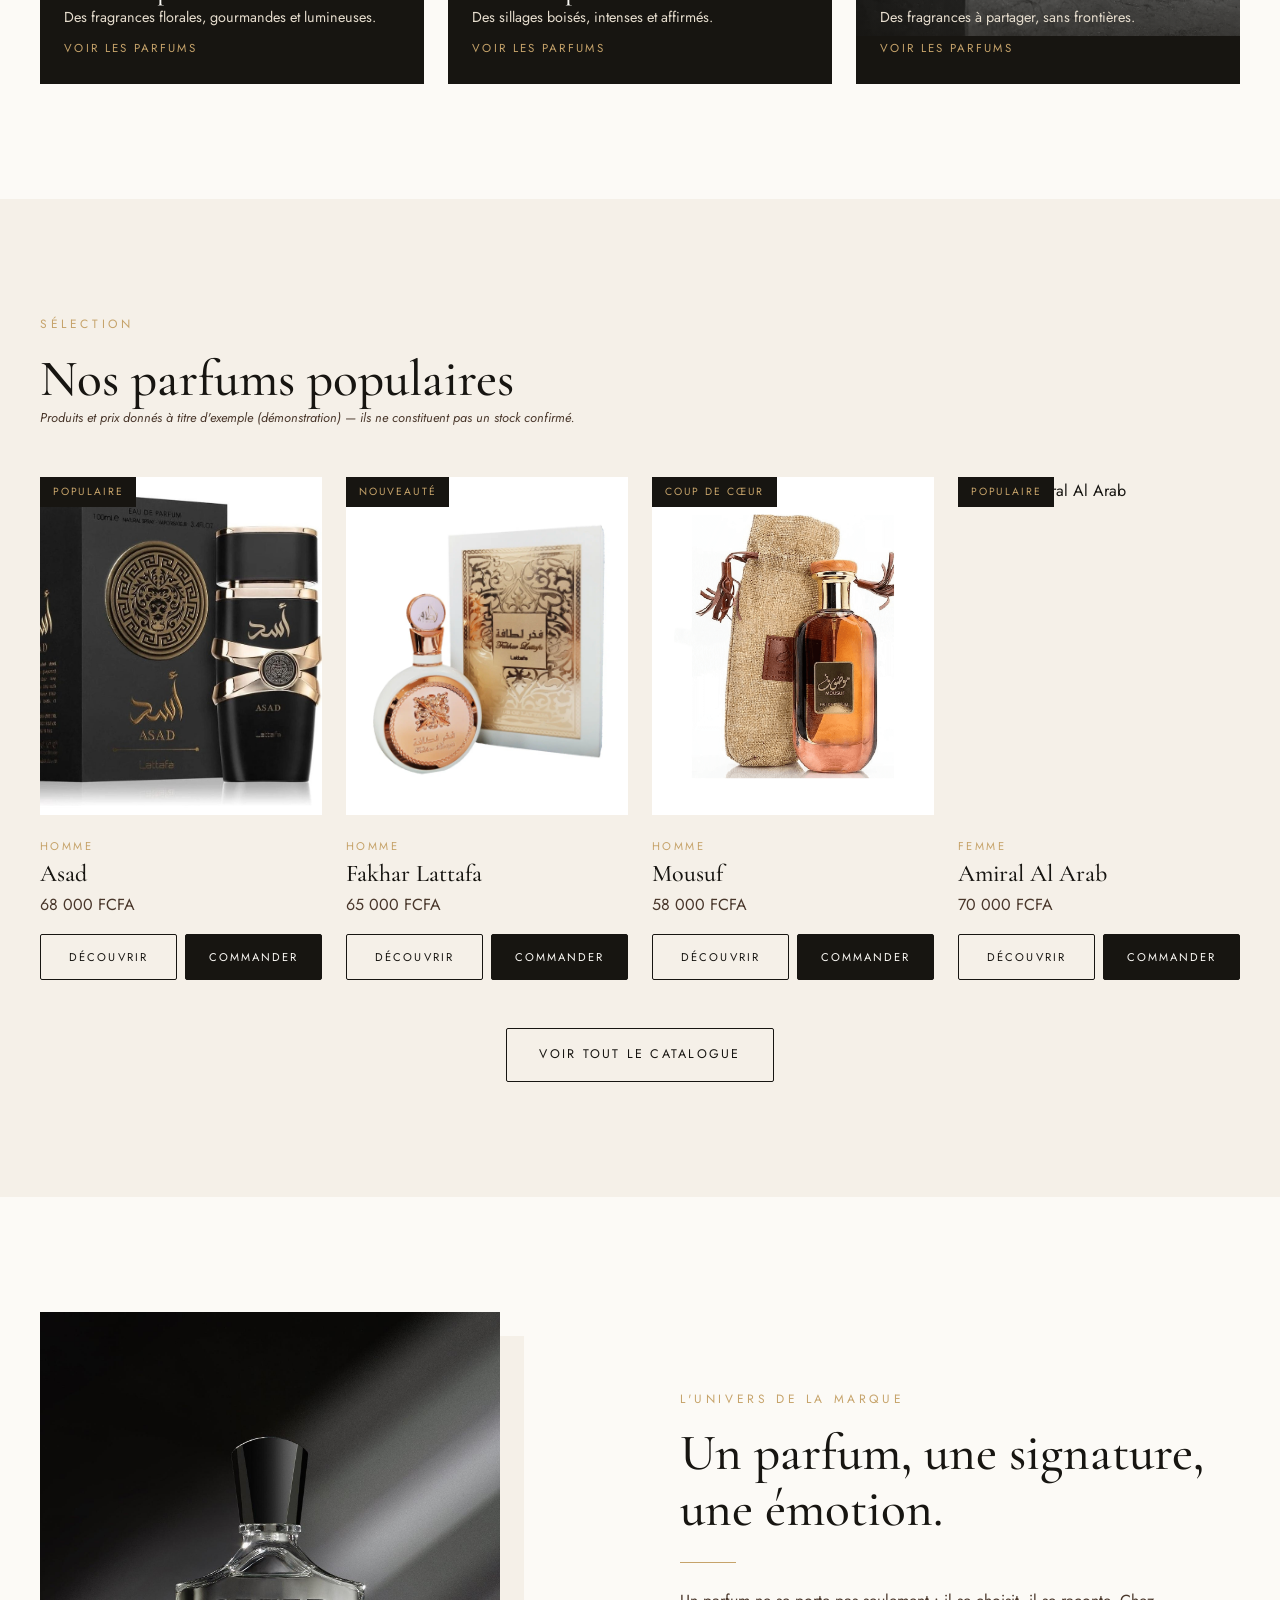
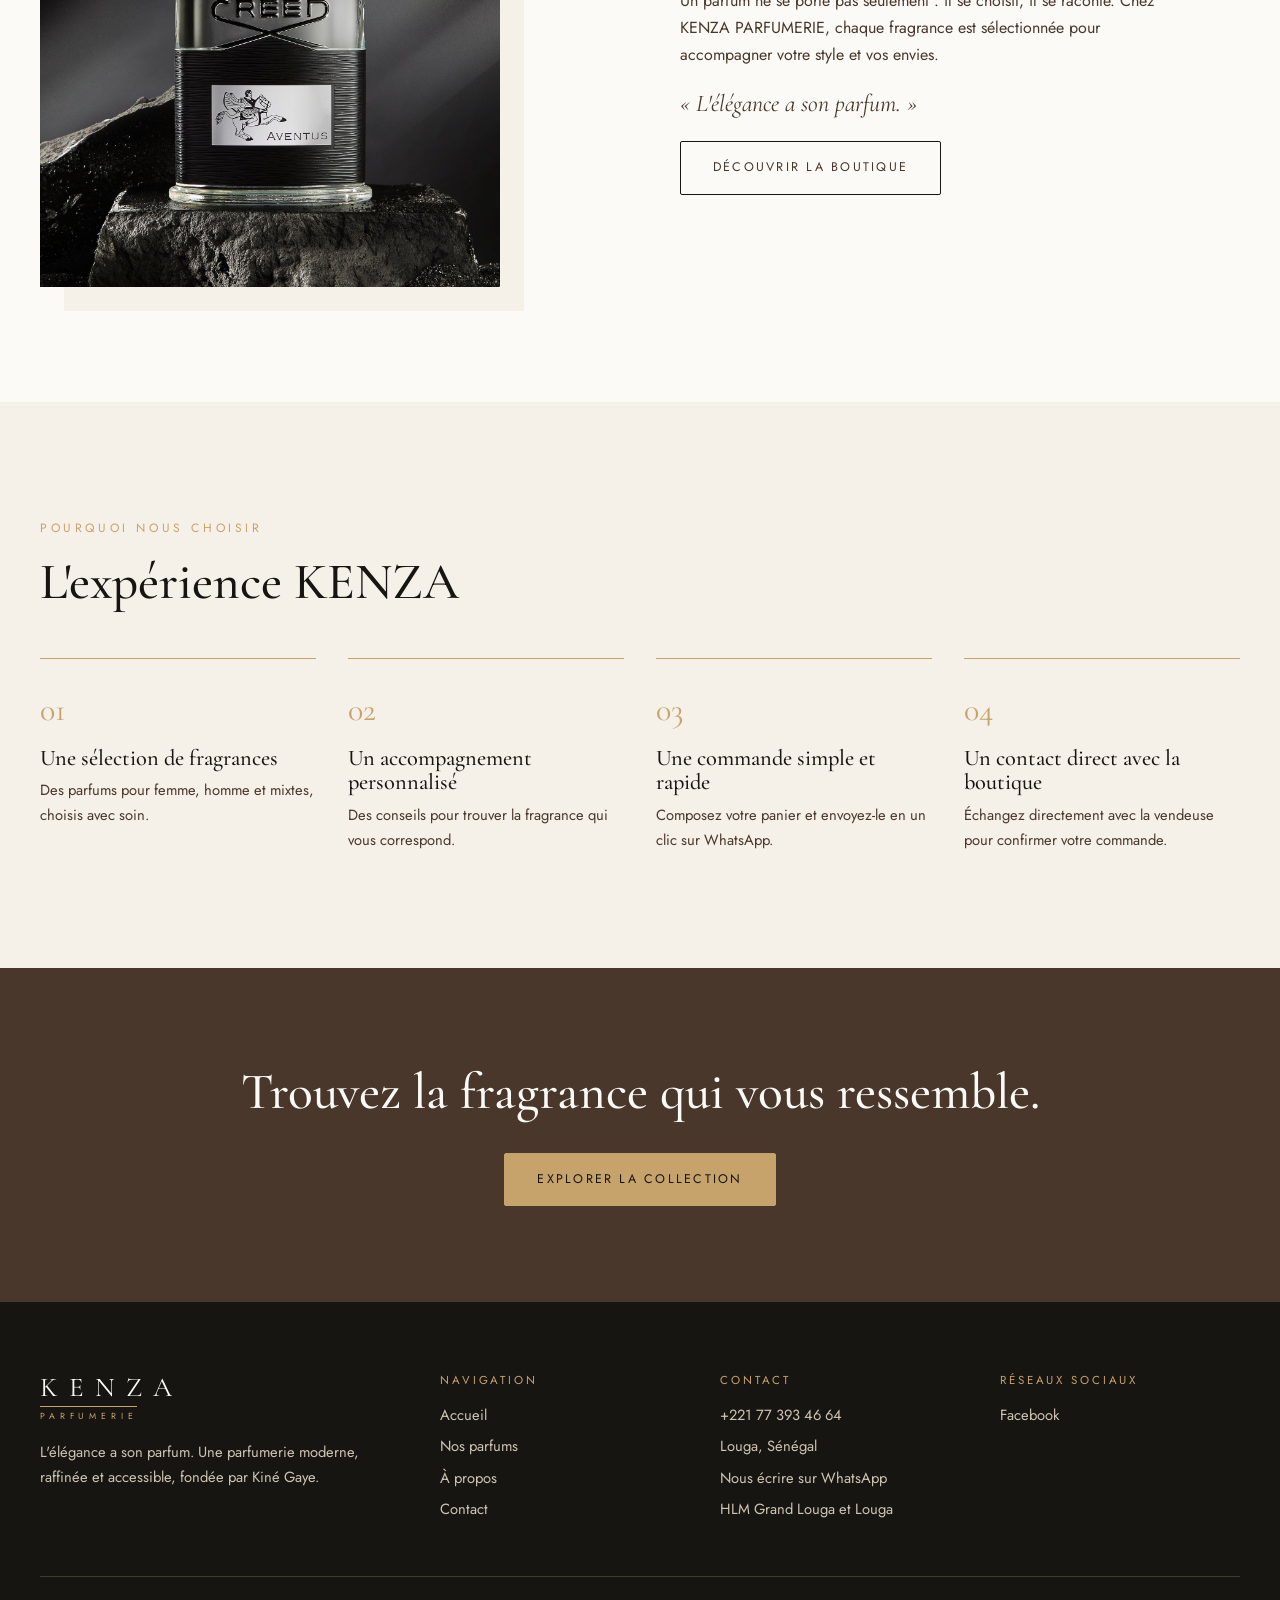
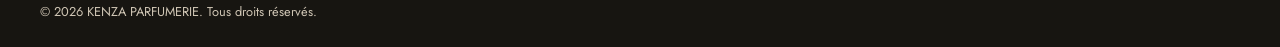
==== commit c6a5ff95: "ajouter des parfums" ====
--- a/index.html
+++ b/index.html
@@ -38,9 +38,9 @@
 <section class="section"><div class="container">
   <div class="section__head reveal"><span class="eyebrow">Nos univers</span><h2 class="h2">Trois façons de se parfumer</h2></div>
   <div class="cats">
-    <a class="cat reveal" href="produits.html?categorie=femme"><img src="assets/images/femme-1.svg" alt="Parfums pour femme" width="500" height="600" loading="lazy"><div class="cat__body"><h3>Parfums pour femme</h3><p>Des fragrances florales, gourmandes et lumineuses.</p><span>Voir les parfums</span></div></a>
-    <a class="cat reveal" href="produits.html?categorie=homme"><img src="assets/images/homme-1.svg" alt="Parfums pour homme" width="500" height="600" loading="lazy"><div class="cat__body"><h3>Parfums pour homme</h3><p>Des sillages boisés, intenses et affirmés.</p><span>Voir les parfums</span></div></a>
-    <a class="cat reveal" href="produits.html?categorie=mixte"><img src="assets/images/mixte-1.svg" alt="Parfums mixtes" width="500" height="600" loading="lazy"><div class="cat__body"><h3>Parfums mixtes</h3><p>Des fragrances à partager, sans frontières.</p><span>Voir les parfums</span></div></a>
+    <a class="cat reveal" href="produits.html?categorie=femme"><img src="assets/images/Femme/mousuf rose.webp" alt="Parfums pour femme" width="500" height="600" loading="lazy"><div class="cat__body"><h3>Parfums pour femme</h3><p>Des fragrances florales, gourmandes et lumineuses.</p><span>Voir les parfums</span></div></a>
+    <a class="cat reveal" href="produits.html?categorie=homme"><img src="assets/images/homme/fakhar latttafa.webp" alt="Parfums pour homme" width="500" height="600" loading="lazy"><div class="cat__body"><h3>Parfums pour homme</h3><p>Des sillages boisés, intenses et affirmés.</p><span>Voir les parfums</span></div></a>
+    <a class="cat reveal" href="produits.html?categorie=mixte"><img src="assets/images/mixte/bdk.png" alt="Parfums mixtes" width="500" height="600" loading="lazy"><div class="cat__body"><h3>Parfums mixtes</h3><p>Des fragrances à partager, sans frontières.</p><span>Voir les parfums</span></div></a>
   </div>
 </div></section>
 <section class="section section--creme"><div class="container">
@@ -49,7 +49,7 @@
   <p style="margin-top:3rem;text-align:center"><a class="btn btn--line" href="produits.html">Voir tout le catalogue</a></p>
 </div></section>
 <section class="section"><div class="container edito">
-  <div class="edito__img reveal"><img src="assets/images/editorial.svg" alt="Flacon de parfum sur fond brun" width="500" height="600" loading="lazy"></div>
+  <div class="edito__img reveal"><img src="assets/images/Homme/Aventus.jpg" alt="Flacon de parfum sur fond brun" width="500" height="600" loading="lazy"></div>
   <div class="edito__txt reveal"><span class="eyebrow">L'univers de la marque</span><h2 class="h2">Un parfum, une signature, une émotion.</h2><div class="rule"></div>
   <p>Un parfum ne se porte pas seulement : il se choisit, il se raconte. Chez KENZA PARFUMERIE, chaque fragrance est sélectionnée pour accompagner votre style et vos envies.</p>
   <p class="quote">« L'élégance a son parfum. »</p><p><a class="btn btn--line" href="a-propos.html">Découvrir la boutique</a></p></div>
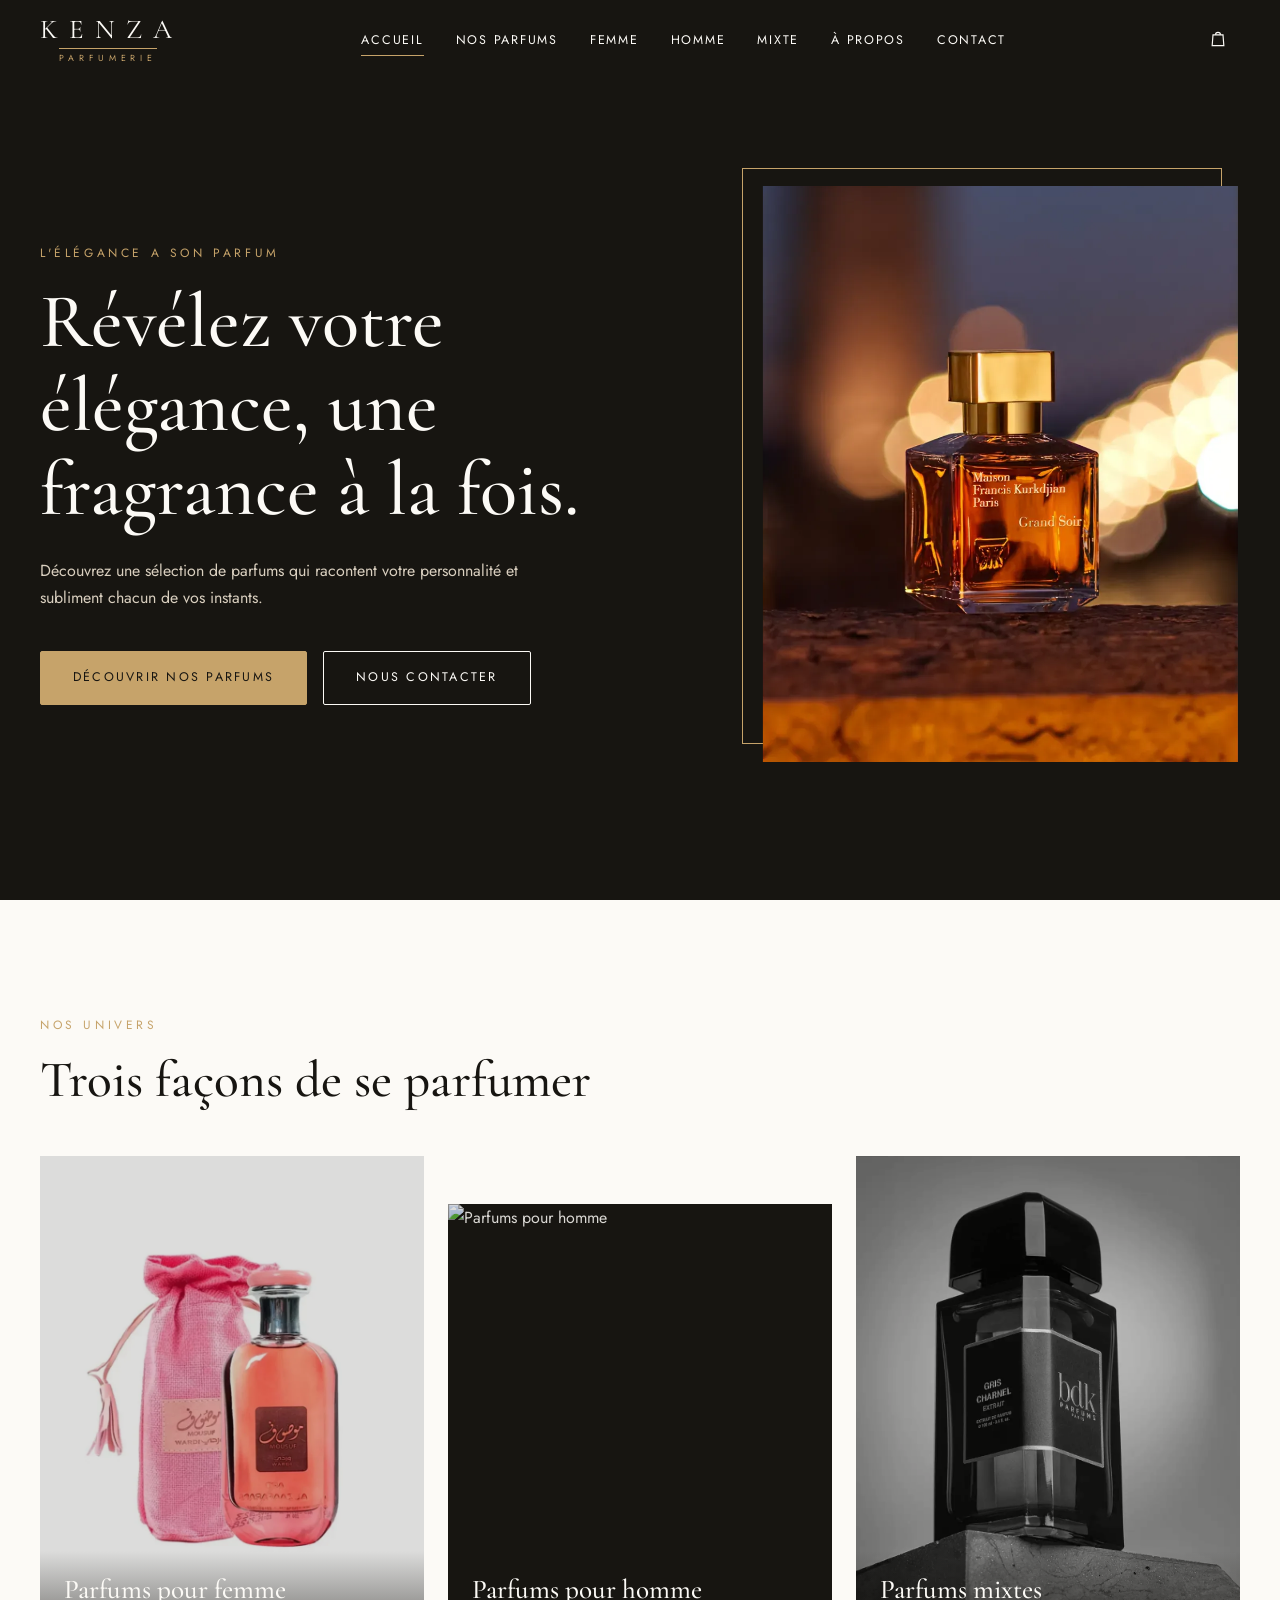
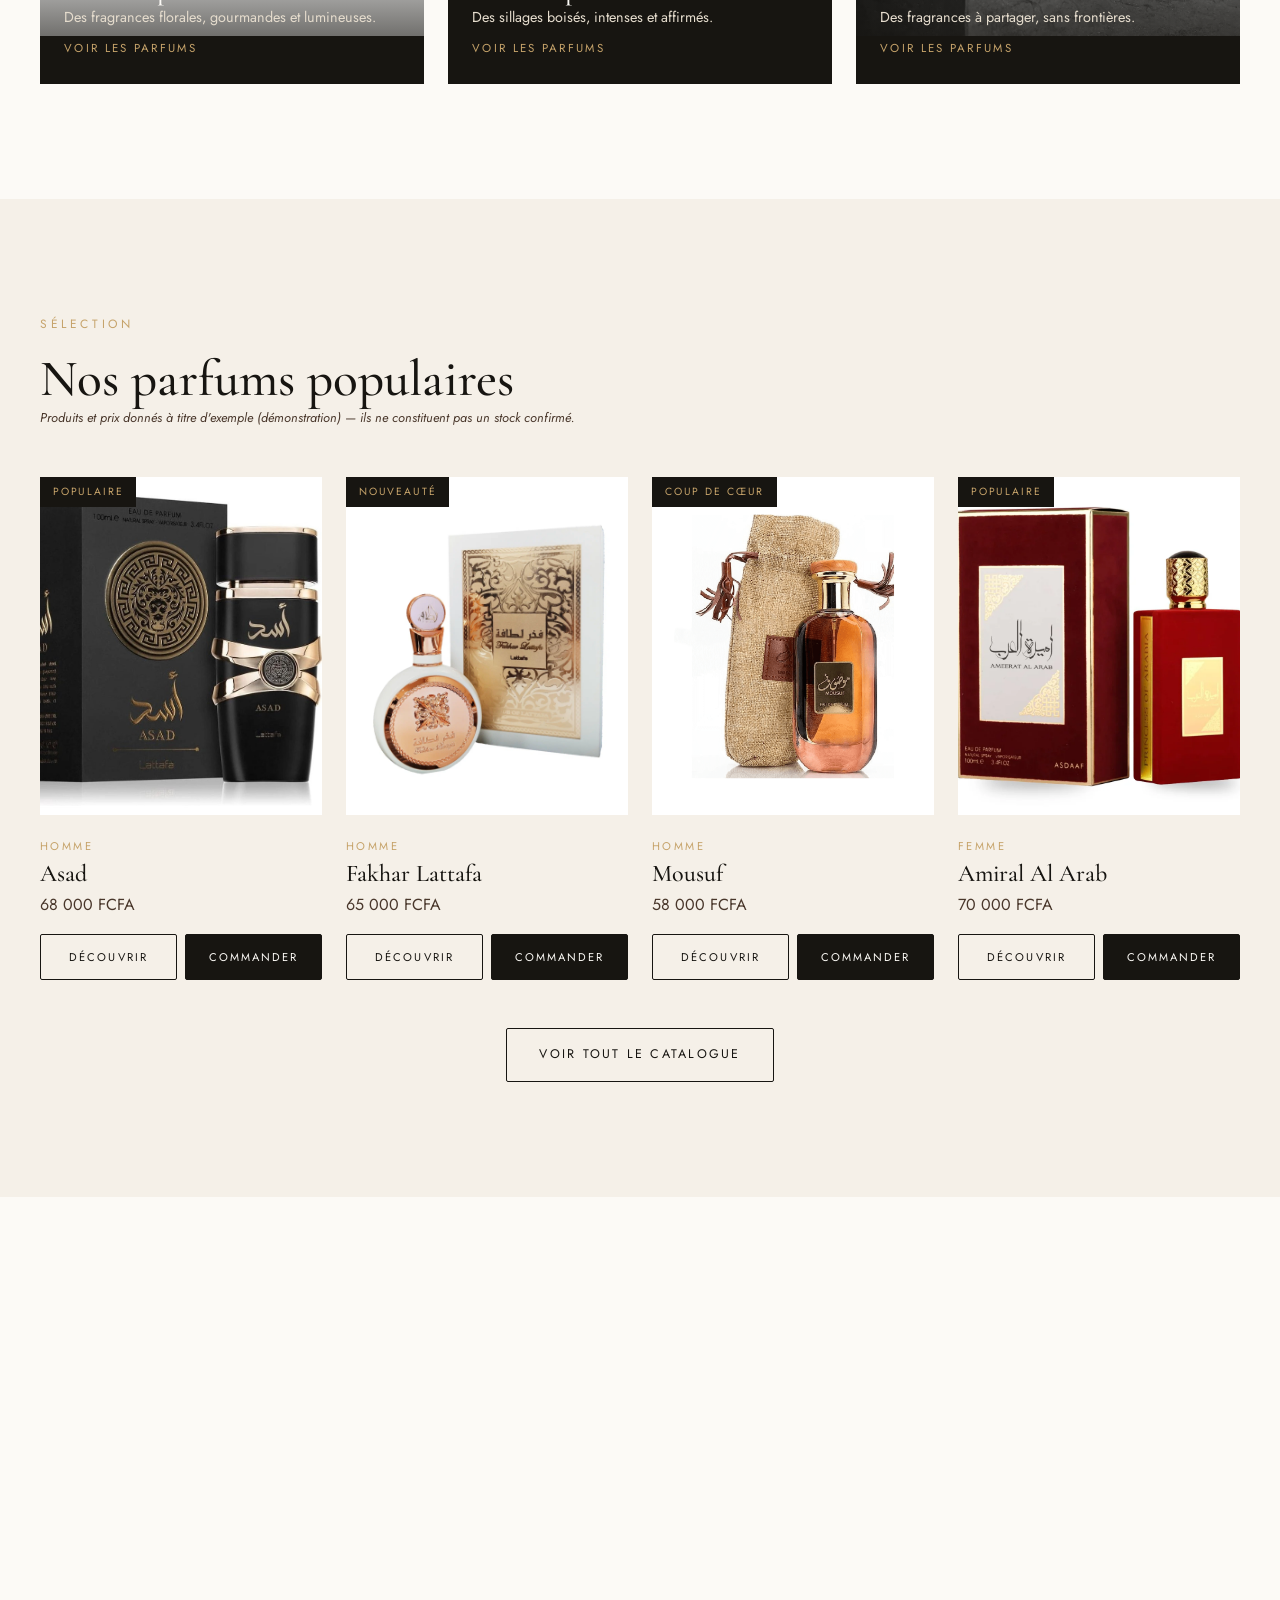
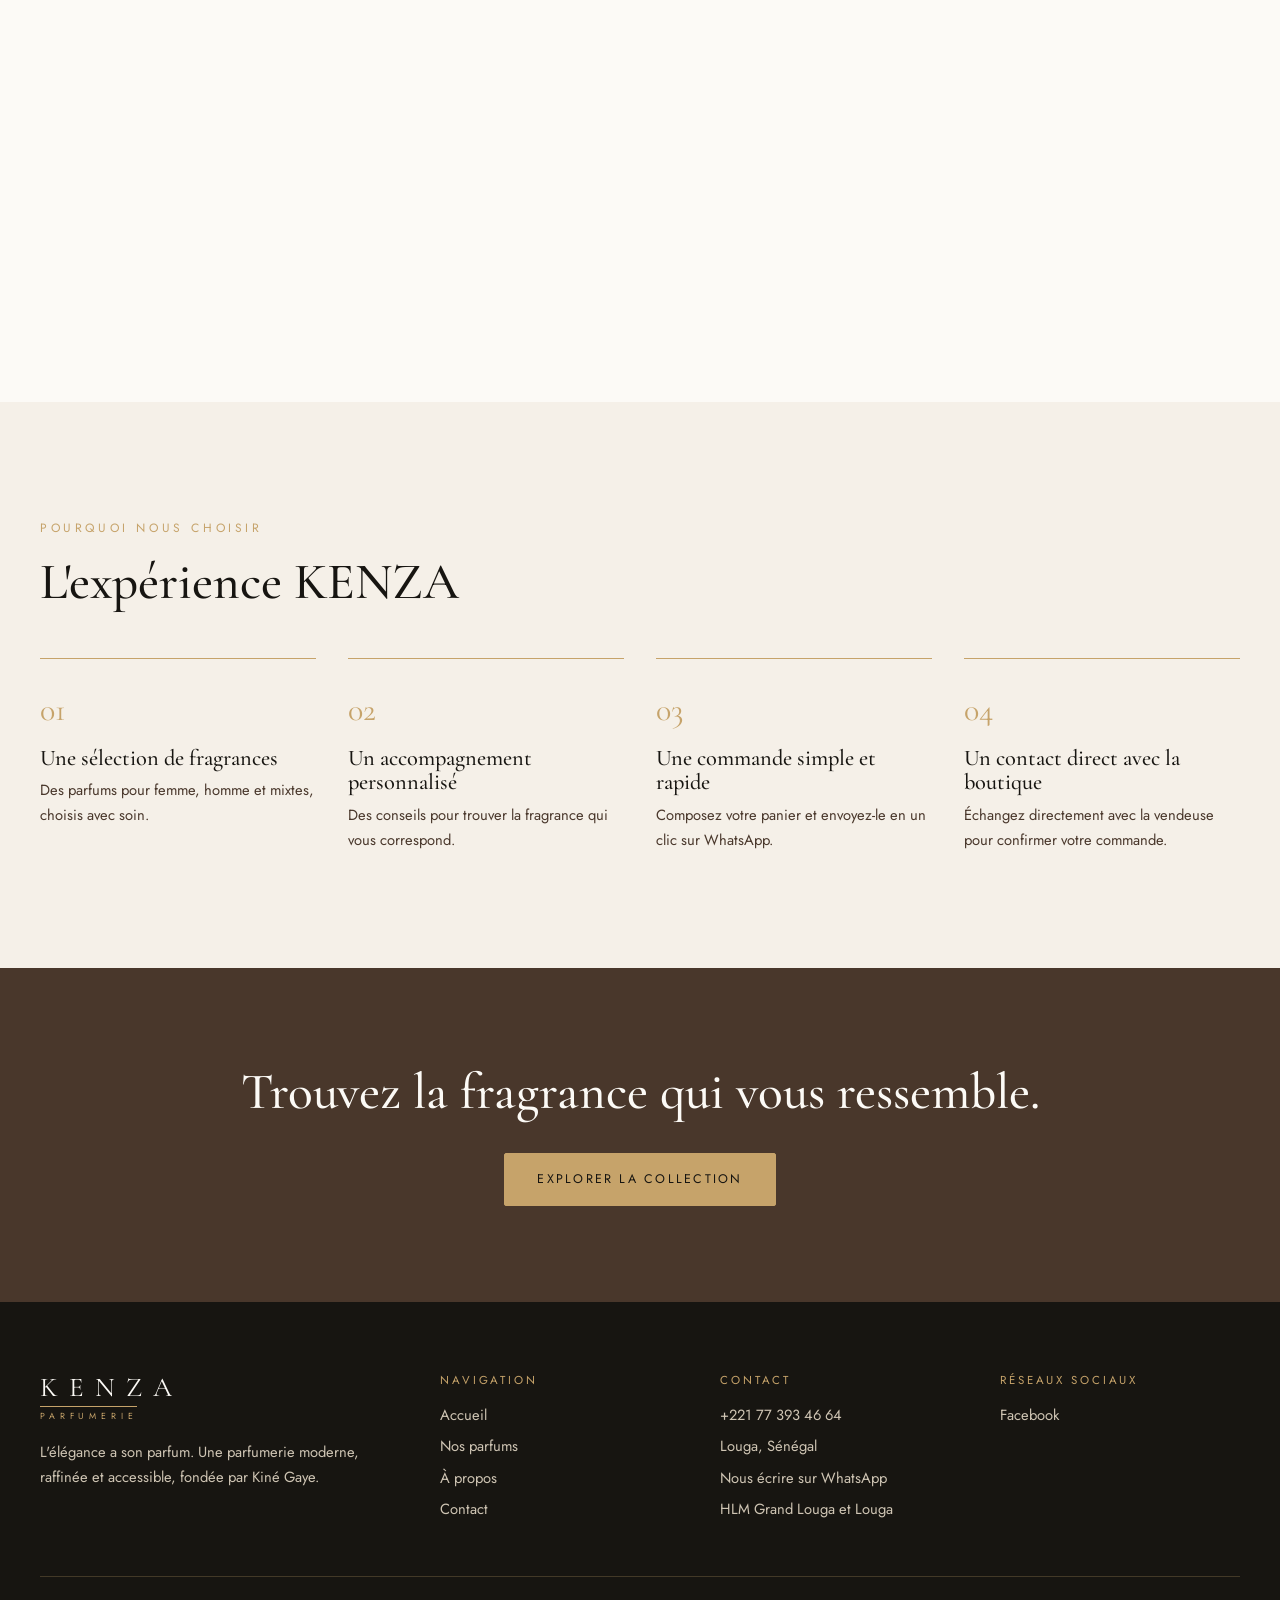
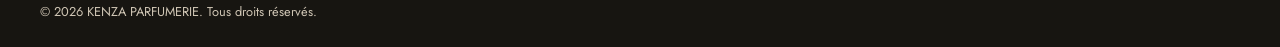
==== commit 82057d40: "mis a jour" ====
--- a/index.html
+++ b/index.html
@@ -39,8 +39,8 @@
   <div class="section__head reveal"><span class="eyebrow">Nos univers</span><h2 class="h2">Trois façons de se parfumer</h2></div>
   <div class="cats">
     <a class="cat reveal" href="produits.html?categorie=femme"><img src="assets/images/Femme/mousuf rose.webp" alt="Parfums pour femme" width="500" height="600" loading="lazy"><div class="cat__body"><h3>Parfums pour femme</h3><p>Des fragrances florales, gourmandes et lumineuses.</p><span>Voir les parfums</span></div></a>
-    <a class="cat reveal" href="produits.html?categorie=homme"><img src="assets/images/homme/fakhar latttafa.webp" alt="Parfums pour homme" width="500" height="600" loading="lazy"><div class="cat__body"><h3>Parfums pour homme</h3><p>Des sillages boisés, intenses et affirmés.</p><span>Voir les parfums</span></div></a>
-    <a class="cat reveal" href="produits.html?categorie=mixte"><img src="assets/images/mixte/bdk.png" alt="Parfums mixtes" width="500" height="600" loading="lazy"><div class="cat__body"><h3>Parfums mixtes</h3><p>Des fragrances à partager, sans frontières.</p><span>Voir les parfums</span></div></a>
+    <a class="cat reveal" href="produits.html?categorie=homme"><img src="assets/images/Homme/ latttafa.webp" alt="Parfums pour homme" width="500" height="600" loading="lazy"><div class="cat__body"><h3>Parfums pour homme</h3><p>Des sillages boisés, intenses et affirmés.</p><span>Voir les parfums</span></div></a>
+    <a class="cat reveal" href="produits.html?categorie=mixte"><img src="assets/images/Mixte/bdk.png" alt="Parfums mixtes" width="500" height="600" loading="lazy"><div class="cat__body"><h3>Parfums mixtes</h3><p>Des fragrances à partager, sans frontières.</p><span>Voir les parfums</span></div></a>
   </div>
 </div></section>
 <section class="section section--creme"><div class="container">
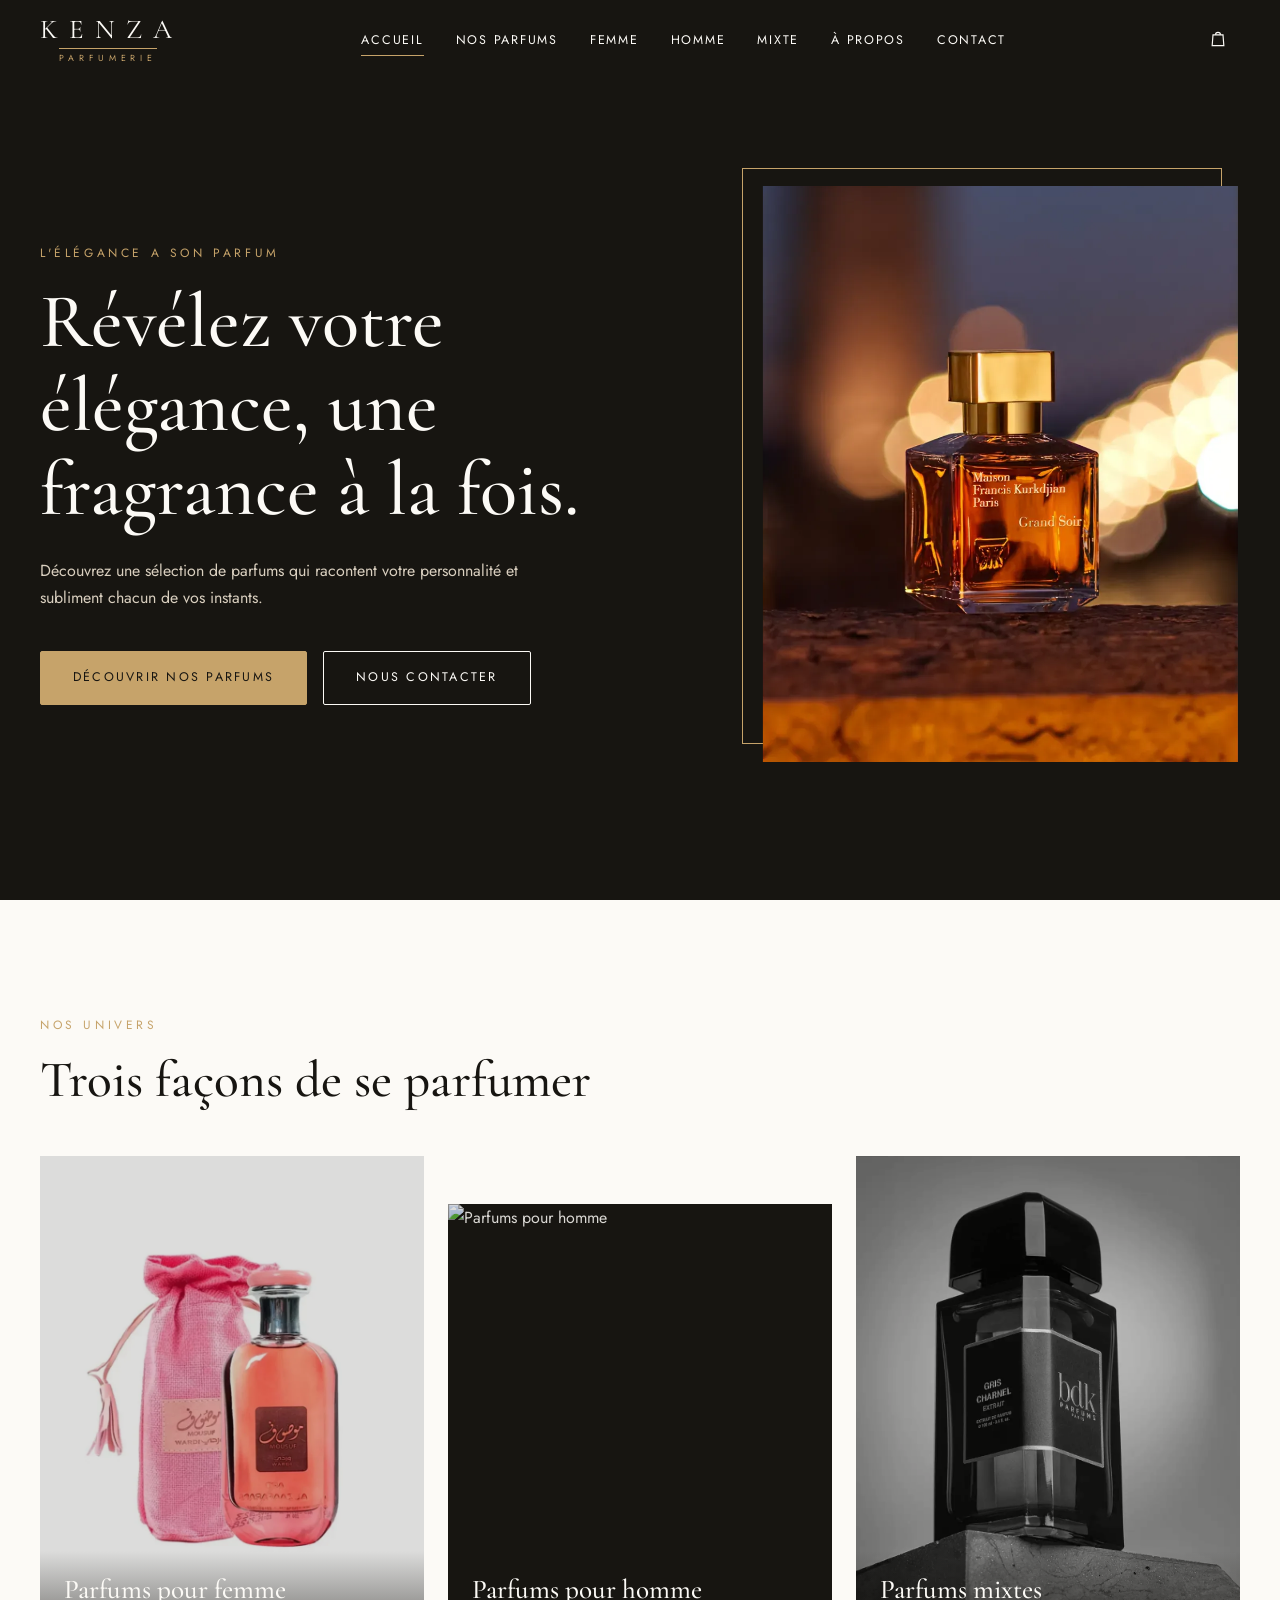
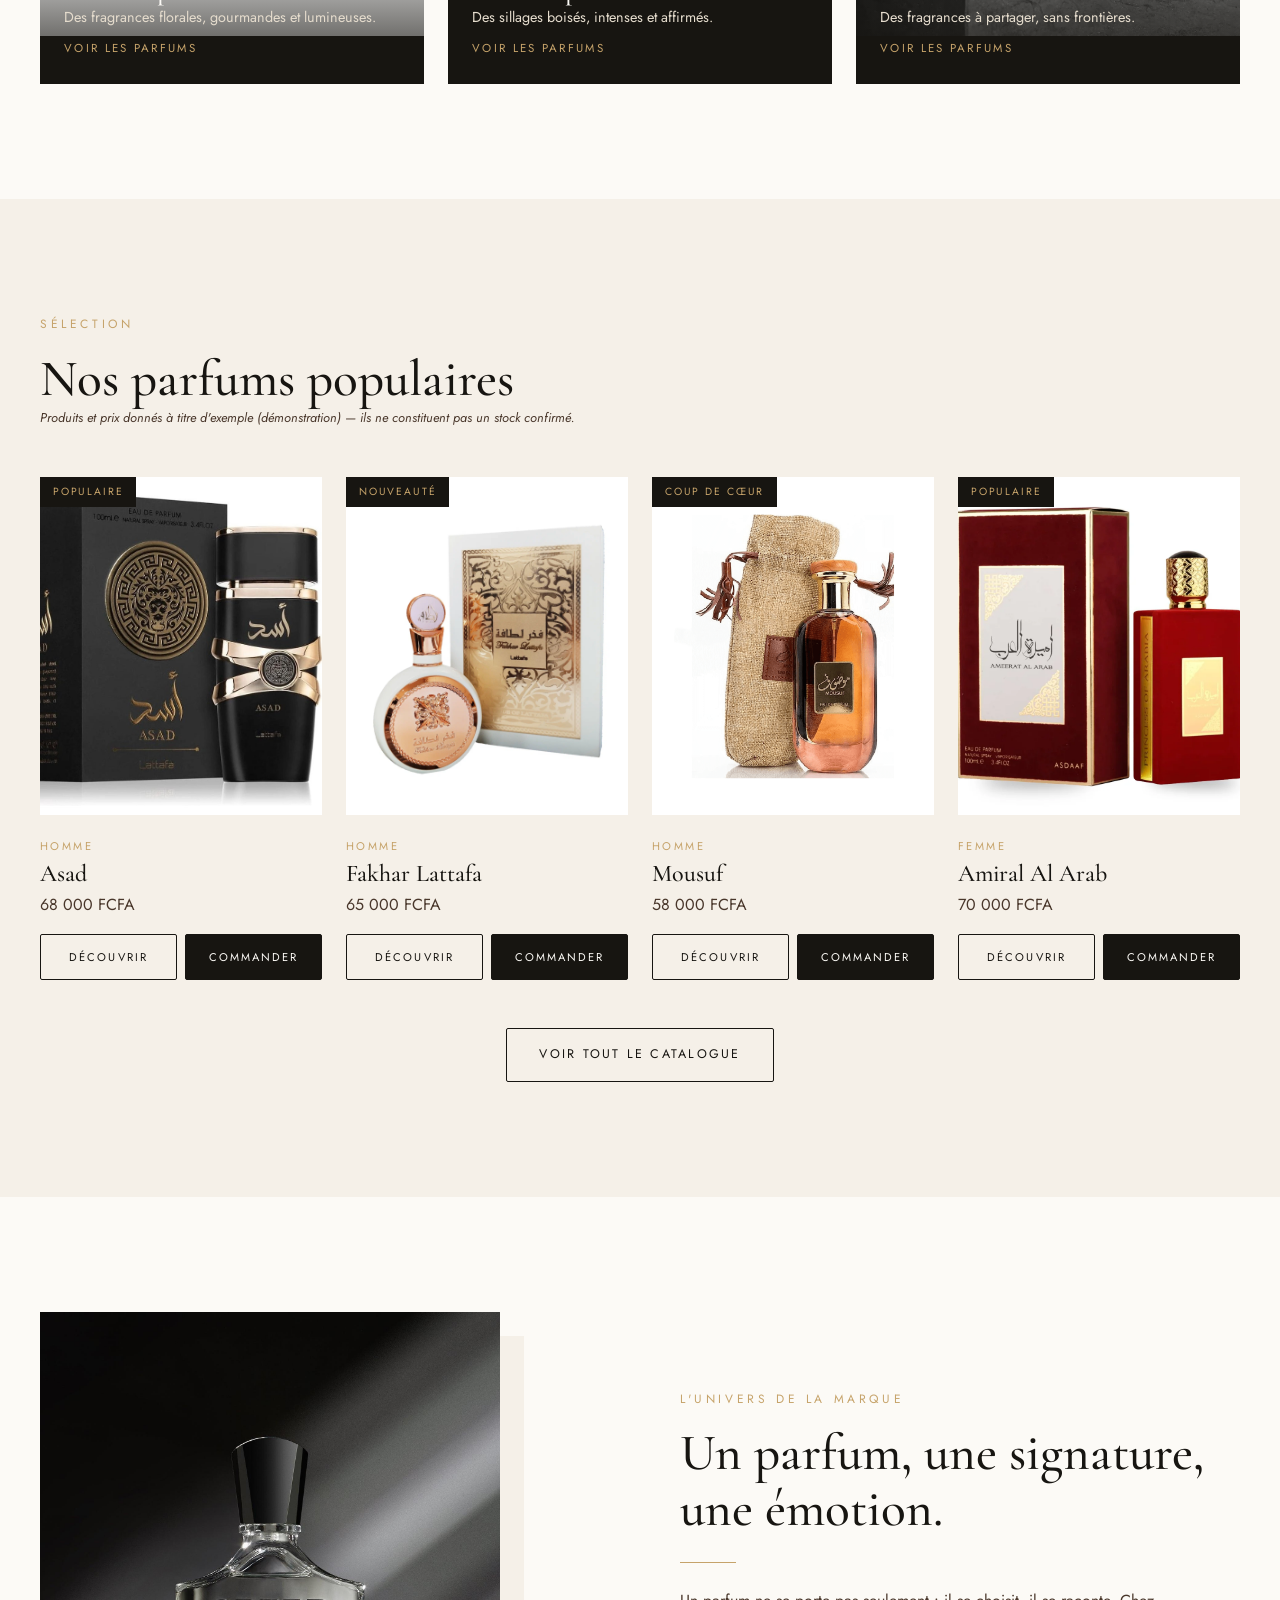
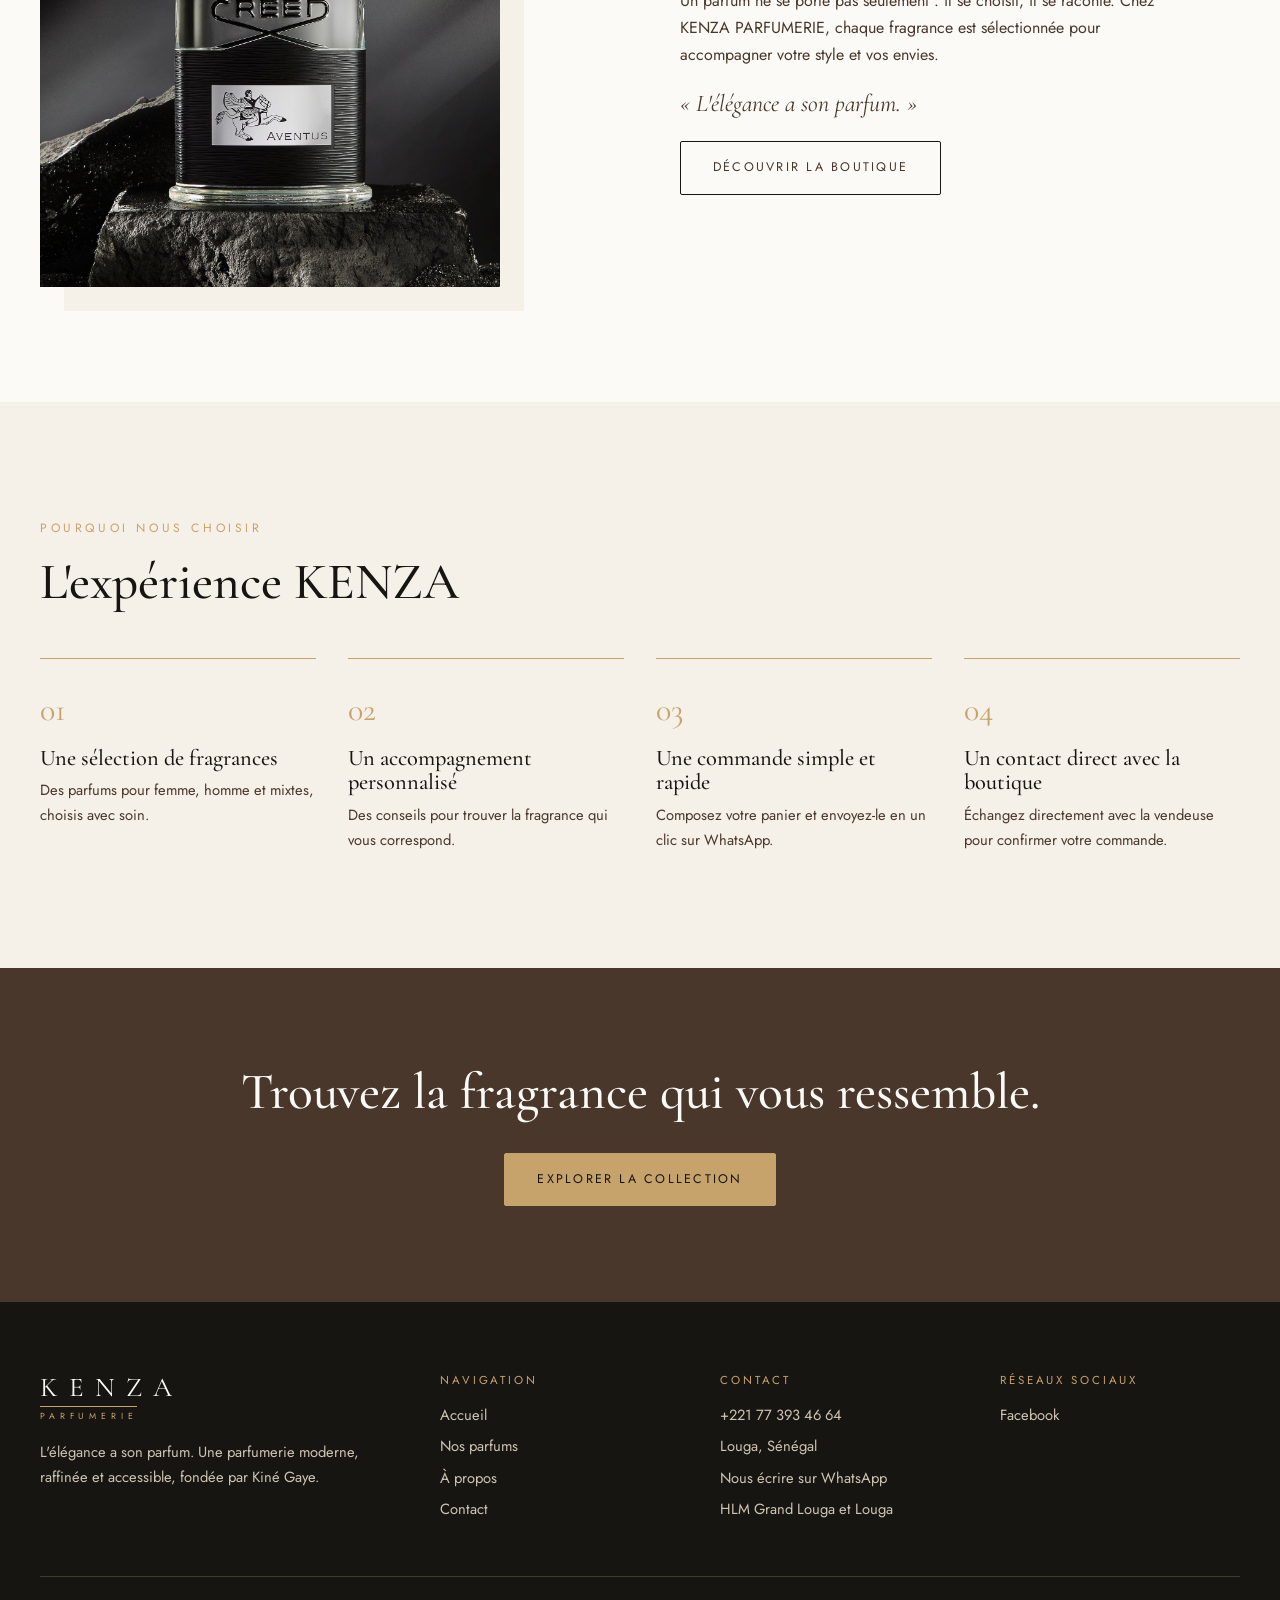
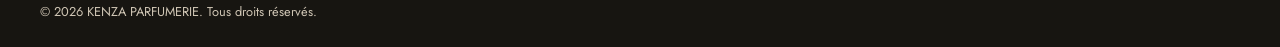
==== commit 13c9d98e: "mis a jour" ====
--- a/index.html
+++ b/index.html
@@ -39,7 +39,7 @@
   <div class="section__head reveal"><span class="eyebrow">Nos univers</span><h2 class="h2">Trois façons de se parfumer</h2></div>
   <div class="cats">
     <a class="cat reveal" href="produits.html?categorie=femme"><img src="assets/images/Femme/mousuf rose.webp" alt="Parfums pour femme" width="500" height="600" loading="lazy"><div class="cat__body"><h3>Parfums pour femme</h3><p>Des fragrances florales, gourmandes et lumineuses.</p><span>Voir les parfums</span></div></a>
-    <a class="cat reveal" href="produits.html?categorie=homme"><img src="assets/images/Homme/ latttafa.webp" alt="Parfums pour homme" width="500" height="600" loading="lazy"><div class="cat__body"><h3>Parfums pour homme</h3><p>Des sillages boisés, intenses et affirmés.</p><span>Voir les parfums</span></div></a>
+    <a class="cat reveal" href="produits.html?categorie=homme"><img src="assets/images/Homme/latttafa.webp" alt="Parfums pour homme" width="500" height="600" loading="lazy"><div class="cat__body"><h3>Parfums pour homme</h3><p>Des sillages boisés, intenses et affirmés.</p><span>Voir les parfums</span></div></a>
     <a class="cat reveal" href="produits.html?categorie=mixte"><img src="assets/images/Mixte/bdk.png" alt="Parfums mixtes" width="500" height="600" loading="lazy"><div class="cat__body"><h3>Parfums mixtes</h3><p>Des fragrances à partager, sans frontières.</p><span>Voir les parfums</span></div></a>
   </div>
 </div></section>
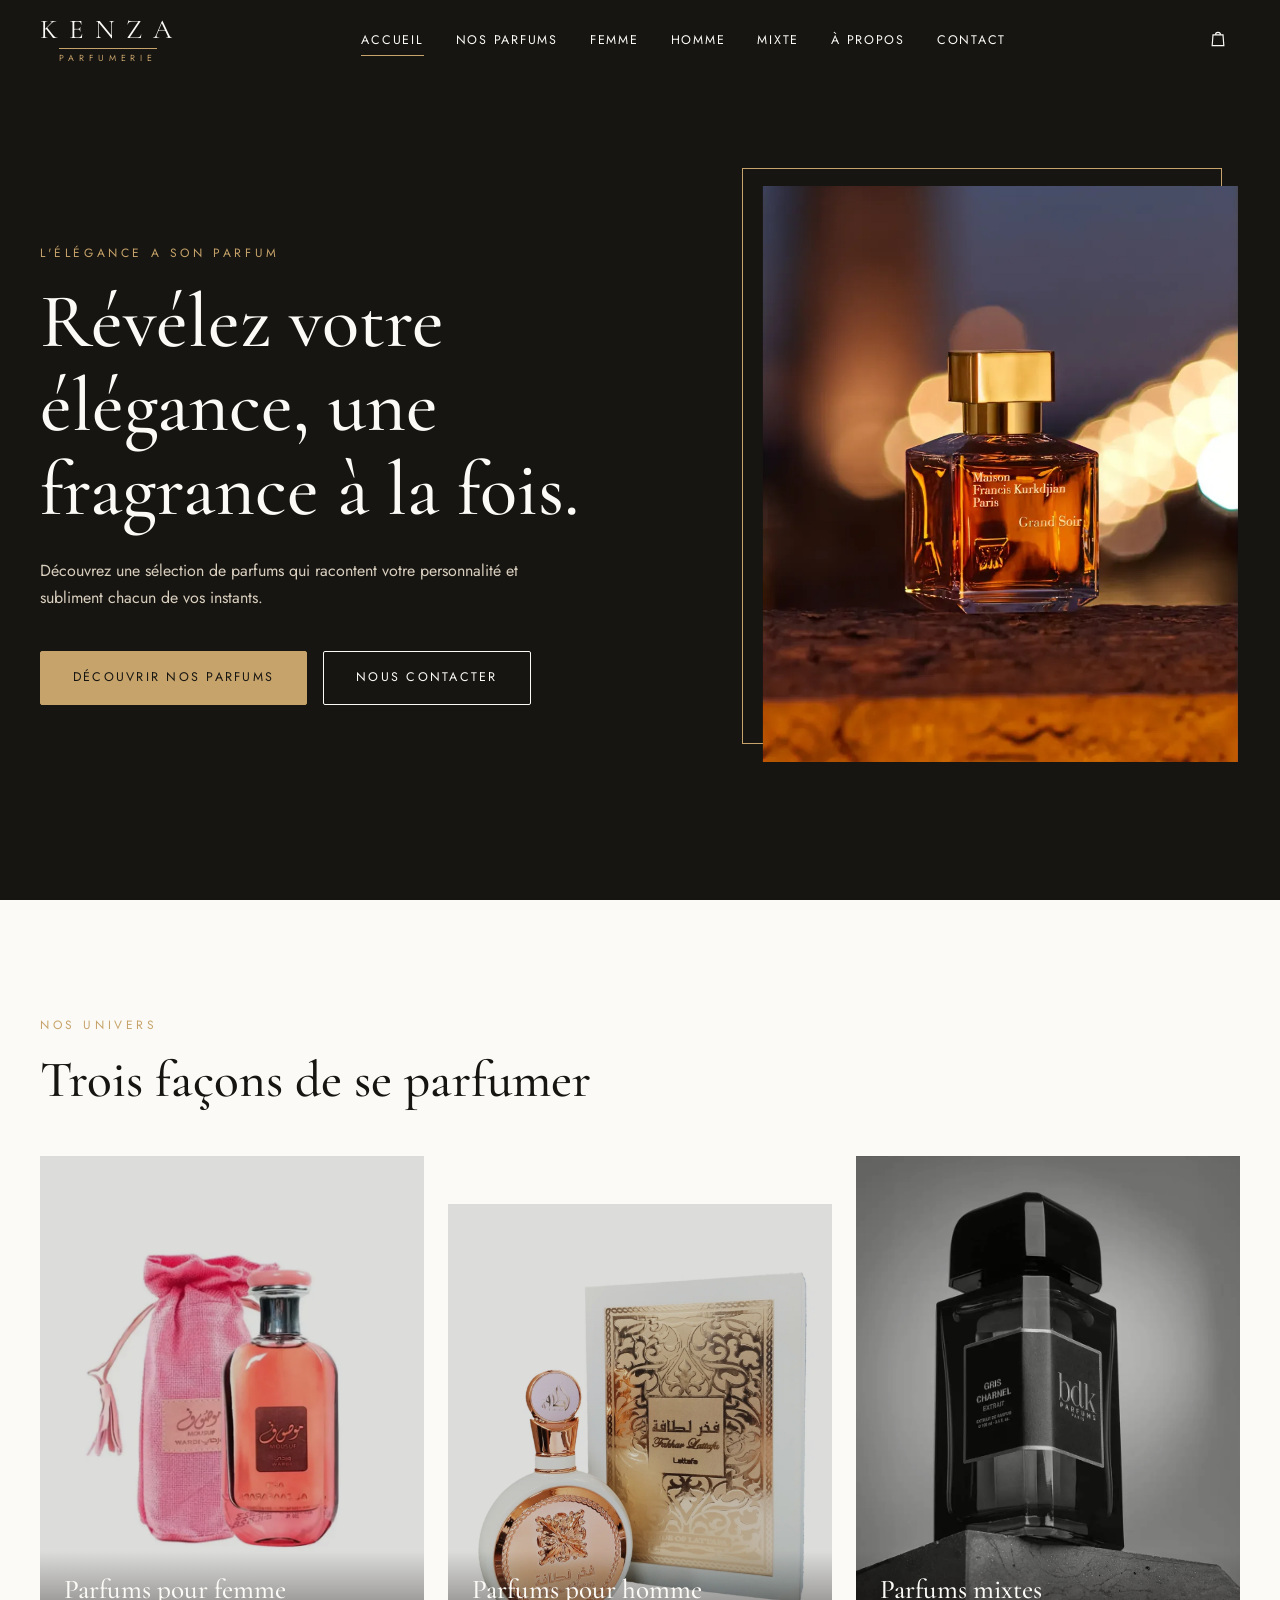
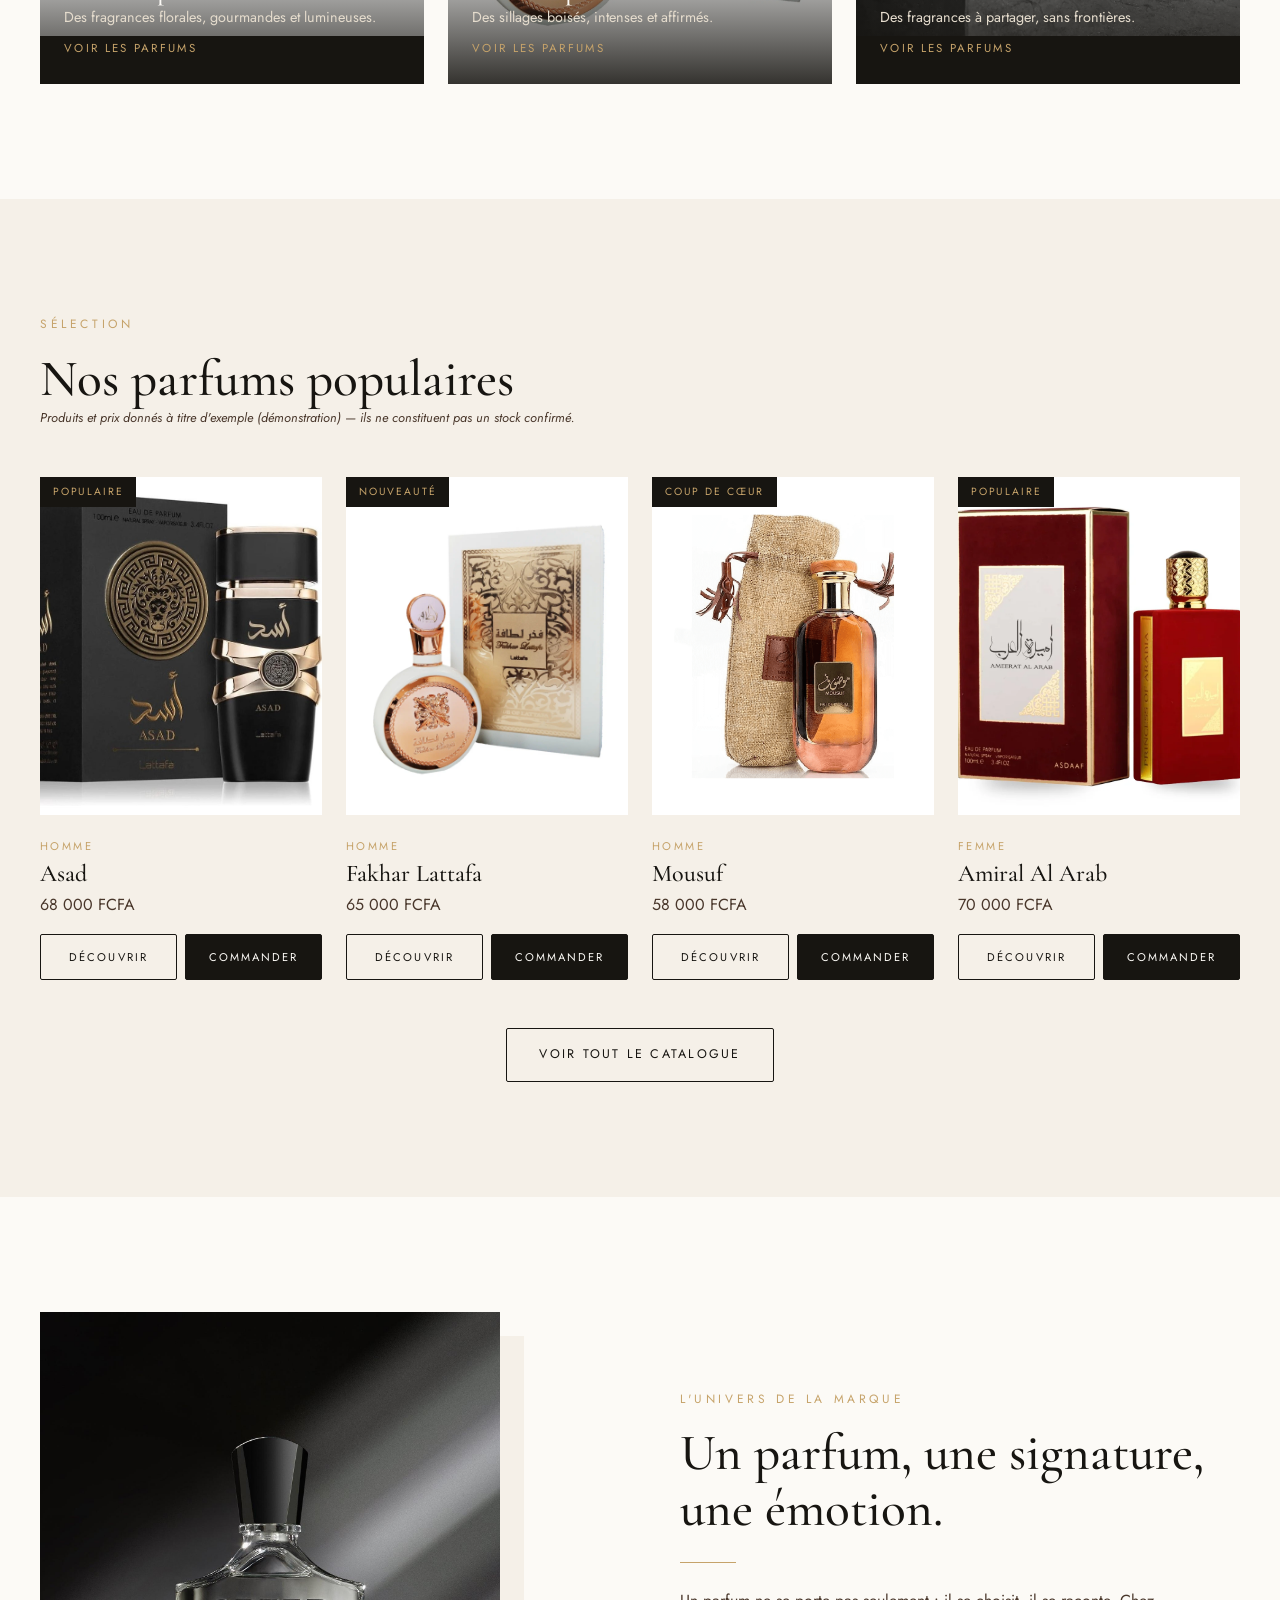
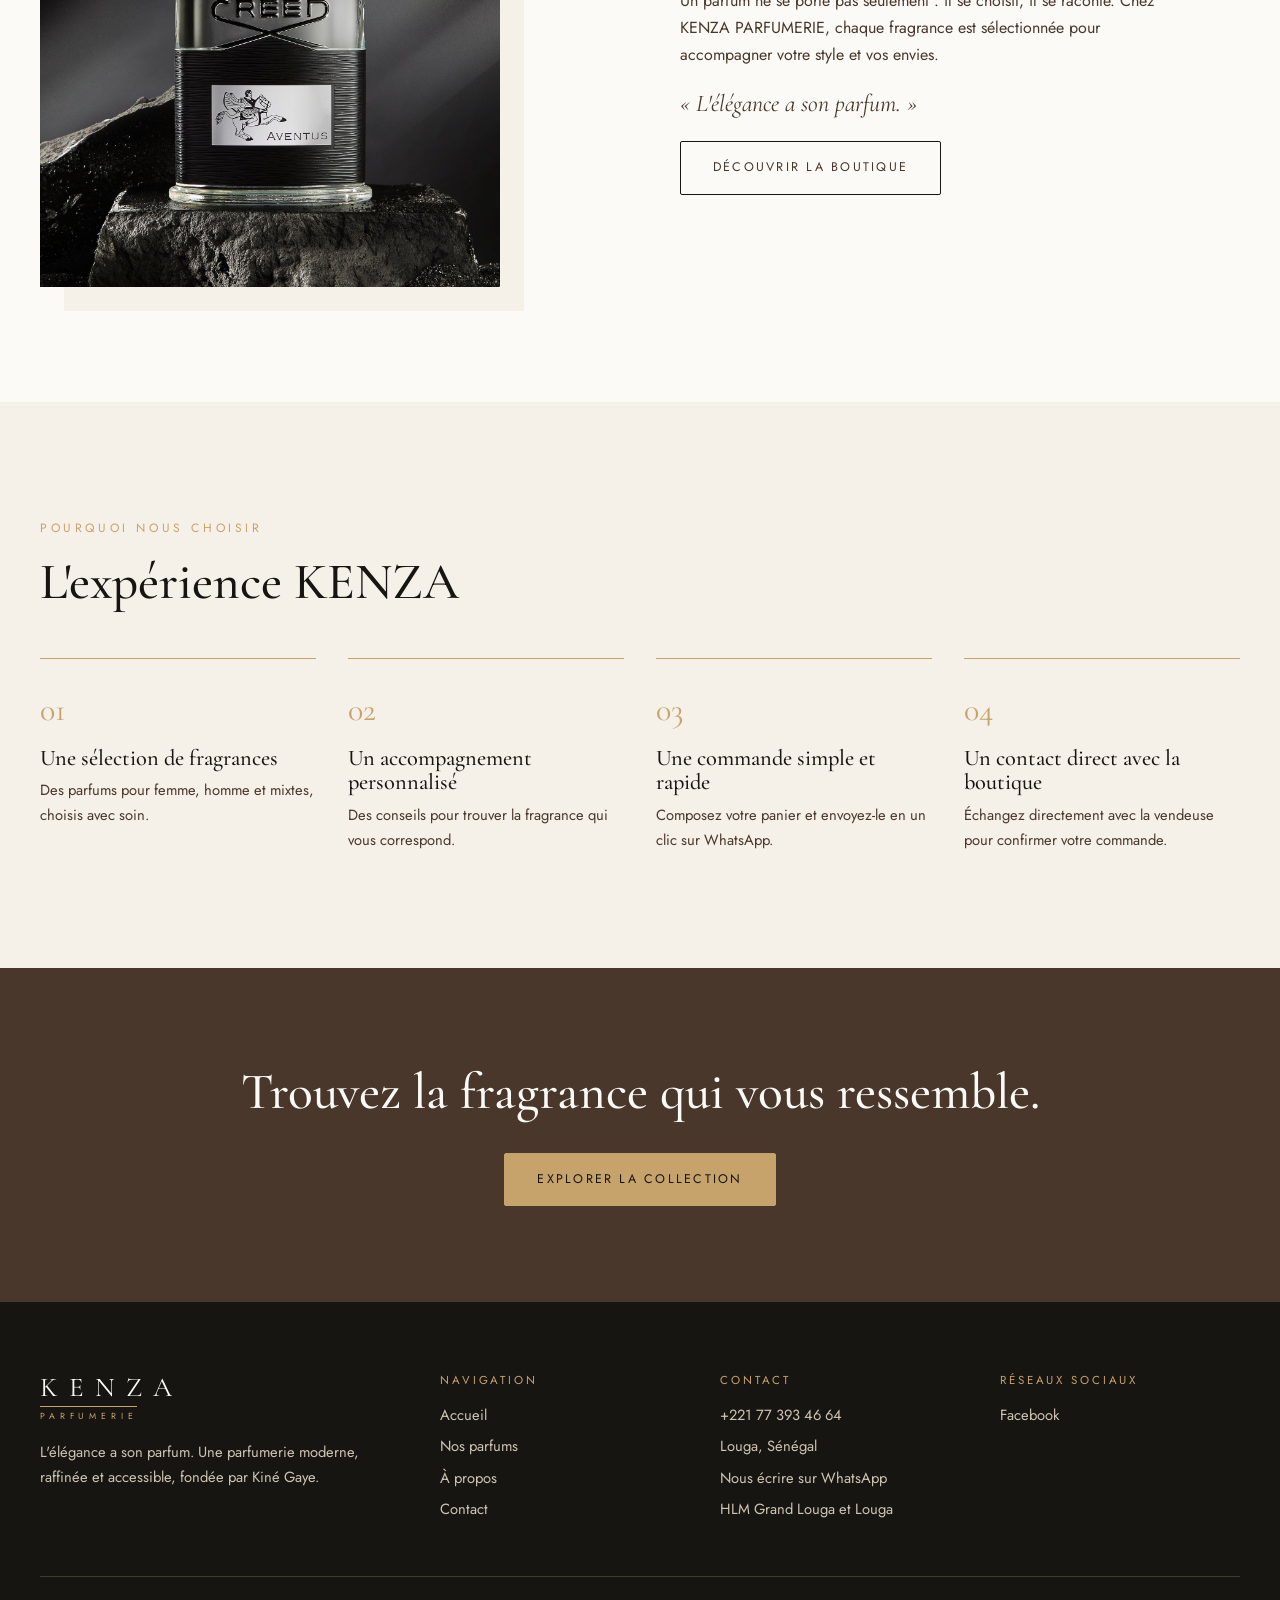
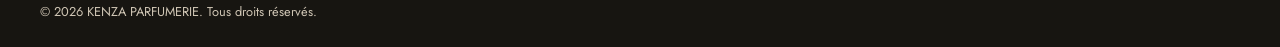
==== commit e02b39d3: "mis a jour" ====
--- a/index.html
+++ b/index.html
@@ -39,7 +39,7 @@
   <div class="section__head reveal"><span class="eyebrow">Nos univers</span><h2 class="h2">Trois façons de se parfumer</h2></div>
   <div class="cats">
     <a class="cat reveal" href="produits.html?categorie=femme"><img src="assets/images/Femme/mousuf rose.webp" alt="Parfums pour femme" width="500" height="600" loading="lazy"><div class="cat__body"><h3>Parfums pour femme</h3><p>Des fragrances florales, gourmandes et lumineuses.</p><span>Voir les parfums</span></div></a>
-    <a class="cat reveal" href="produits.html?categorie=homme"><img src="assets/images/Homme/latttafa.webp" alt="Parfums pour homme" width="500" height="600" loading="lazy"><div class="cat__body"><h3>Parfums pour homme</h3><p>Des sillages boisés, intenses et affirmés.</p><span>Voir les parfums</span></div></a>
+    <a class="cat reveal" href="produits.html?categorie=homme"><img src="assets/images/Homme/fakhar latttafa.webp" alt="Parfums pour homme" width="500" height="600" loading="lazy"><div class="cat__body"><h3>Parfums pour homme</h3><p>Des sillages boisés, intenses et affirmés.</p><span>Voir les parfums</span></div></a>
     <a class="cat reveal" href="produits.html?categorie=mixte"><img src="assets/images/Mixte/bdk.png" alt="Parfums mixtes" width="500" height="600" loading="lazy"><div class="cat__body"><h3>Parfums mixtes</h3><p>Des fragrances à partager, sans frontières.</p><span>Voir les parfums</span></div></a>
   </div>
 </div></section>
